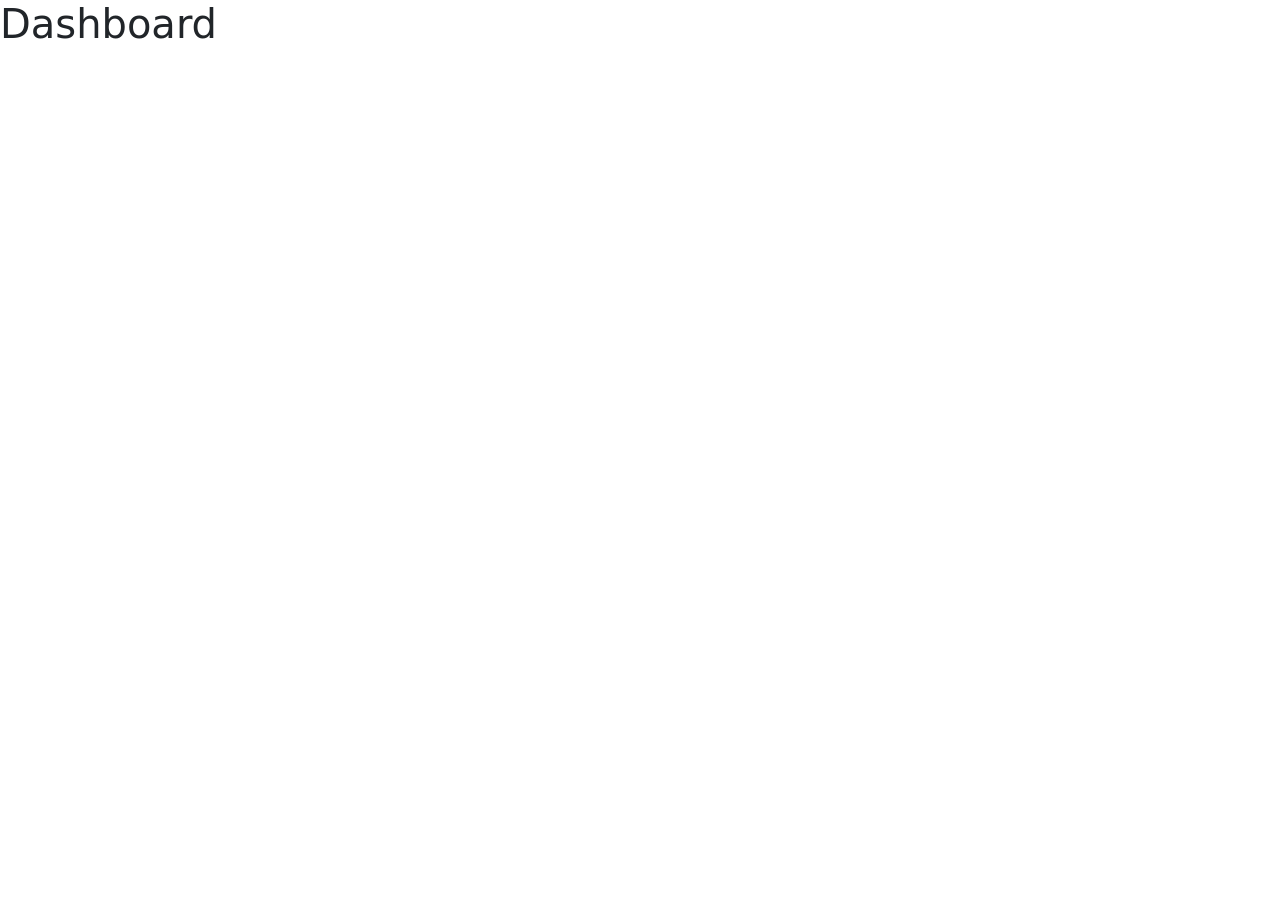
==== web/index.html @ 821baf44 "Crea la estructura inicial del proyecto Carpetas y archivos de la arquitectura SOA, helpers de respu" ====
<!DOCTYPE html>
<html lang="es">
<head>
    <meta charset="utf-8">
    <meta name="viewport" content="width=device-width, initial-scale=1">
    <title>Dashboard · Monitoreo de Red SOA</title>
    <link rel="stylesheet" href="vendor/bootstrap/css/bootstrap.min.css">
    <link rel="stylesheet" href="vendor/bootstrap-icons/bootstrap-icons.min.css">
    <link rel="stylesheet" href="css/tokens.css">
    <link rel="stylesheet" href="css/app.css">
</head>
<body>
    <h1>Dashboard</h1>

    <script src="vendor/bootstrap/js/bootstrap.bundle.min.js"></script>
    <script src="vendor/chart.js/chart.umd.min.js"></script>
    <script src="js/api.js"></script>
    <script src="js/index.js"></script>
</body>
</html>
---- web/css/tokens.css ----
/*
 * Tokens de diseño: colores, tipografía (@font-face de Inter), espaciados,
 * radios y sombras como variables CSS. Único archivo con valores hexadecimales.
 * Se implementa en la fase de diseño de la interfaz.
 */
---- web/css/app.css ----
/*
 * Estilos de los componentes de la interfaz y personalización de Bootstrap,
 * usando solo las variables de tokens.css.
 * Se implementa en la fase de diseño de la interfaz.
 */
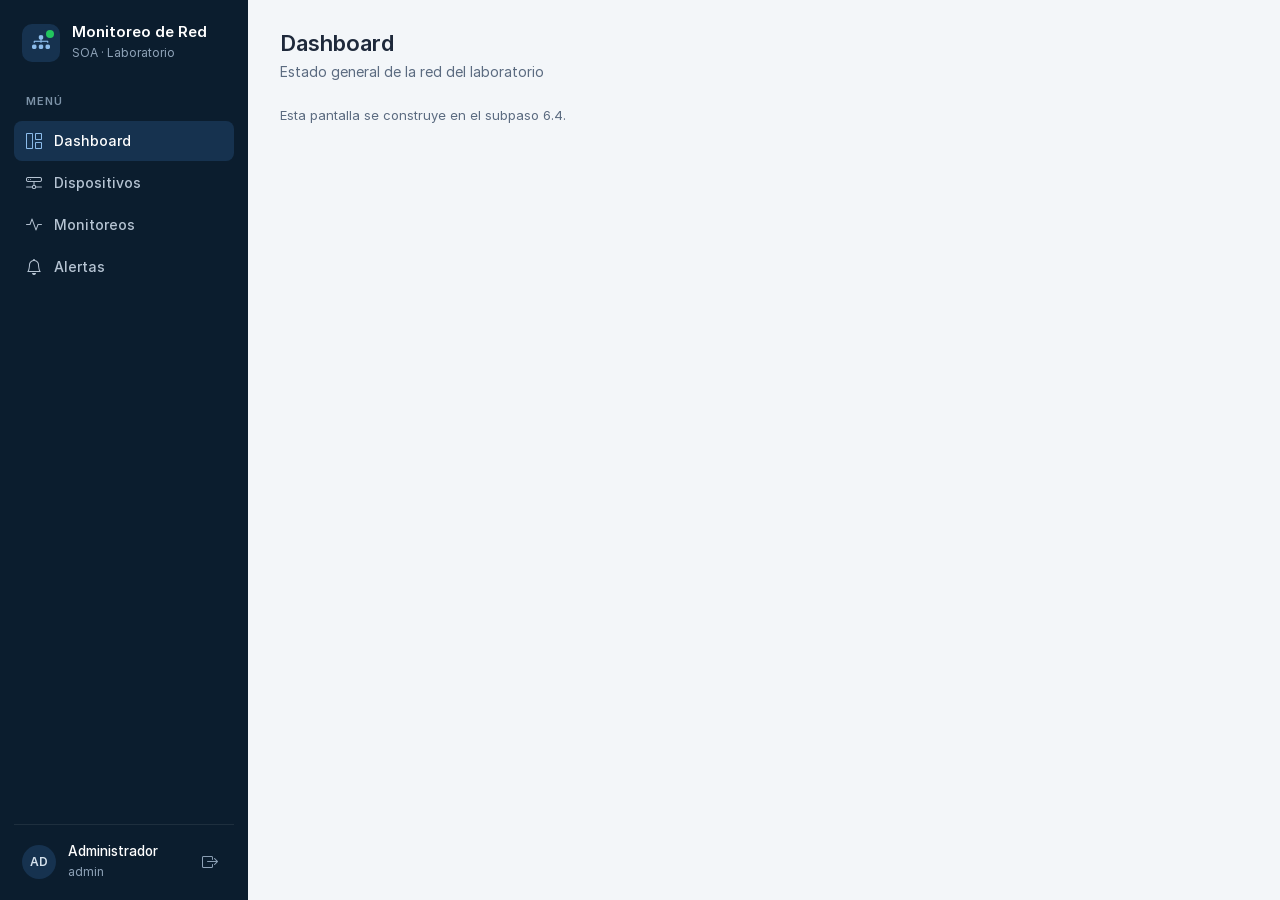
==== commit db2fac37: "Agrega la estructura común de las pantallas modulos/estructura.js genera la barra lateral (logo con " ====
--- a/web/index.html
+++ b/web/index.html
@@ -9,12 +9,25 @@
     <link rel="stylesheet" href="css/tokens.css">
     <link rel="stylesheet" href="css/app.css">
 </head>
-<body>
-    <h1>Dashboard</h1>
+<body data-pagina="index">
+<a class="saltar-contenido" href="#contenido">Saltar al contenido</a>
+<div class="app">
+    <aside class="barra-lateral" id="barra-lateral"></aside>
+    <header class="encabezado-movil" id="encabezado-movil"></header>
 
-    <script src="vendor/bootstrap/js/bootstrap.bundle.min.js"></script>
-    <script src="vendor/chart.js/chart.umd.min.js"></script>
-    <script src="js/api.js"></script>
-    <script src="js/index.js"></script>
+    <main class="contenido" id="contenido" tabindex="-1">
+        <div class="encabezado-pagina">
+            <div class="encabezado-pagina__textos">
+                <h1 class="encabezado-pagina__titulo">Dashboard</h1>
+                <p class="encabezado-pagina__subtitulo">Estado general de la red del laboratorio</p>
+            </div>
+        </div>
+        <p class="texto-secundario">Esta pantalla se construye en el subpaso 6.4.</p>
+    </main>
+</div>
+
+<script src="vendor/bootstrap/js/bootstrap.bundle.min.js"></script>
+<script src="vendor/chart.js/chart.umd.min.js"></script>
+<script type="module" src="js/index.js"></script>
 </body>
 </html>
--- a/web/css/tokens.css
+++ b/web/css/tokens.css
@@ -1,5 +1,234 @@
 /*
- * Tokens de diseño: colores, tipografía (@font-face de Inter), espaciados,
- * radios y sombras como variables CSS. Único archivo con valores hexadecimales.
- * Se implementa en la fase de diseño de la interfaz.
+ * Tokens de diseño del Sistema de Monitoreo de Red SOA.
+ * Fuente: docs/diseno/Monitoreo de Red SOA.dc.html (secciones 01–14) y la sección
+ * "Diseño de la interfaz" de CLAUDE.md.
+ *
+ * Es el ÚNICO archivo con valores de color (hexadecimales o rgb/rgba). El resto
+ * de los estilos usa var(--…). Los contrastes están documentados en CLAUDE.md.
  */
+
+/* ------------------------------------------------------------ Fuentes locales */
+
+@font-face {
+    font-family: 'Inter';
+    src: url('../vendor/inter/Inter-Regular.woff2') format('woff2');
+    font-weight: 400;
+    font-style: normal;
+    font-display: swap;
+}
+@font-face {
+    font-family: 'Inter';
+    src: url('../vendor/inter/Inter-Medium.woff2') format('woff2');
+    font-weight: 500;
+    font-style: normal;
+    font-display: swap;
+}
+@font-face {
+    font-family: 'Inter';
+    src: url('../vendor/inter/Inter-SemiBold.woff2') format('woff2');
+    font-weight: 600;
+    font-style: normal;
+    font-display: swap;
+}
+@font-face {
+    font-family: 'Inter';
+    src: url('../vendor/inter/Inter-Bold.woff2') format('woff2');
+    font-weight: 700;
+    font-style: normal;
+    font-display: swap;
+}
+@font-face {
+    font-family: 'JetBrains Mono';
+    src: url('../vendor/jetbrains-mono/JetBrainsMono-Regular.woff2') format('woff2');
+    font-weight: 400;
+    font-style: normal;
+    font-display: swap;
+}
+@font-face {
+    font-family: 'JetBrains Mono';
+    src: url('../vendor/jetbrains-mono/JetBrainsMono-Medium.woff2') format('woff2');
+    font-weight: 500;
+    font-style: normal;
+    font-display: swap;
+}
+@font-face {
+    font-family: 'JetBrains Mono';
+    src: url('../vendor/jetbrains-mono/JetBrainsMono-SemiBold.woff2') format('woff2');
+    font-weight: 600;
+    font-style: normal;
+    font-display: swap;
+}
+
+:root {
+    /* -------------------------------------------------------- Paleta base */
+    --color-base: #0B1D2E;              /* Barra lateral, login */
+    --color-base-2: #16324F;            /* Botón primario, ítem activo */
+    --color-texto: #1E293B;             /* Texto principal */
+    --color-texto-2: #5B6B80;           /* Texto secundario (AA sobre blanco y fondo) */
+    --color-marcador: #66778C;          /* Texto de ejemplo (placeholder) de los campos, 4.58:1 */
+    --color-peligro: #DC2626;           /* Botón Eliminar (texto blanco AA) */
+
+    /* -------------------------------------------------------- Estados */
+    /* El color puro es para el punto; el texto usa -texto (AA sobre -fondo o blanco). */
+    --color-activo: #22C55E;
+    --color-activo-texto: #15803D;
+    --color-activo-fondo: #F0FDF4;
+    --color-activo-borde: #DCFCE7;
+    --color-activo-halo: #F7FEF9;       /* Halo del ícono en el estado vacío */
+
+    --color-inactivo: #EF4444;
+    --color-inactivo-texto: #B91C1C;
+    --color-inactivo-fondo: #FEF2F2;
+    --color-inactivo-borde: #FECACA;
+
+    --color-alerta: #F59E0B;
+    --color-alerta-texto: #B45309;
+    --color-alerta-fondo: #FFFBEB;
+    --color-alerta-suave: #FEF3C7;      /* Contador de pestaña y borde */
+
+    --color-desconocido: #94A3B8;       /* Punto "Sin monitorear"; texto deshabilitado */
+    --color-desconocido-texto: #475569;
+    --color-desconocido-fondo: #F1F5F9;
+    --color-desconocido-halo: #F6F9FB;
+
+    /* -------------------------------------------------------- Superficies y bordes */
+    --color-fondo: #F3F6F9;             /* Área de contenido */
+    --color-superficie: #FFFFFF;        /* Tarjetas, modales */
+    --color-superficie-hover: #F8FAFC;  /* Hover de fila, encabezado de tabla, campo deshabilitado */
+    --color-borde: #E2E8F0;             /* Bordes y divisores */
+    --color-borde-suave: #EEF2F6;       /* Divisores internos y filas */
+    --color-borde-control: #CBD5E1;     /* Borde de botones secundarios y campos */
+    --color-icono-fondo: #EEF3F8;       /* Fondo del ícono de tarjetas y avatar */
+    --color-esqueleto: #E7ECF1;         /* Bloques del esqueleto de carga */
+    --color-boton-texto-hover: #EFF5FB; /* Hover del botón de texto */
+
+    /* -------------------------------------------------------- Barra lateral */
+    --color-base-texto: #B6C4D3;        /* Texto de los ítems */
+    --color-base-texto-2: #8FA3B8;      /* Subtítulos y usuario */
+    --color-base-texto-claro: #D5E1EC;  /* Iniciales del avatar, código sobre fondo oscuro */
+    --color-base-icono: #8CBCEB;        /* Íconos del ítem activo y del logo */
+    --color-base-etiqueta: #7D93A8;     /* Etiqueta "MENÚ" (5.38:1 sobre la base) */
+
+    /* -------------------------------------------------------- Acento */
+    /* Foco, enlaces, gráfica y el pulso del ping. */
+    --color-acento: #2F6FB0;
+    --color-acento-texto: #1E4F80;
+    --color-acento-fondo: #EFF6FF;
+    --color-acento-borde: #BFDBFE;
+    --color-acento-borde-fuerte: #93C5FD;
+    --color-acento-tenue: #F8FBFF;      /* Tarjeta del dispositivo que se está monitoreando */
+    --color-acento-fila: #FAFCFF;       /* Fila de tabla que se está monitoreando */
+
+    /* -------------------------------------------------------- Gráficas */
+    /* Una serie por dispositivo; todas llegan a 3:1 sobre blanco. */
+    --color-grafica-1: #16324F;
+    --color-grafica-2: #2F6FB0;
+    --color-grafica-3: #14958A;
+    --color-grafica-4: #5A92C9;
+
+    /* -------------------------------------------------------- Transparencias */
+    --color-fondo-modal: rgba(11, 29, 46, 0.5);         /* Fondo del modal, sin desenfoque */
+    --opacidad-fondo-modal: 0.5;
+    --color-foco-anillo: rgba(47, 111, 176, 0.25);      /* Anillo de foco de botones y acciones */
+    --color-foco-campo: rgba(47, 111, 176, 0.18);       /* Anillo de foco de campos */
+    --color-error-anillo: rgba(239, 68, 68, 0.12);      /* Anillo del campo con error */
+    --color-hover-barra: rgba(255, 255, 255, 0.06);     /* Hover de la barra lateral */
+    --color-borde-barra: rgba(255, 255, 255, 0.08);     /* Divisor del usuario en la barra lateral */
+    --color-borde-barra-fuerte: rgba(255, 255, 255, 0.14); /* Borde del botón Salir en el menú móvil */
+    --color-giro-pista-claro: rgba(255, 255, 255, 0.35); /* Pista del spinner sobre fondo oscuro */
+    --sombra-1: 0 1px 2px rgba(11, 29, 46, 0.05);       /* Tarjetas */
+    --sombra-2: 0 4px 12px -2px rgba(11, 29, 46, 0.10); /* Hover, menú desplegable */
+    --sombra-3: 0 20px 40px -8px rgba(11, 29, 46, 0.28); /* Modal */
+    --sombra-notificacion: 0 12px 28px -8px rgba(11, 29, 46, 0.18);
+    --sombra-menu-movil: 0 20px 40px -8px rgba(11, 29, 46, 0.4);
+
+    /* -------------------------------------------------------- Tipografía */
+    --fuente-interfaz: 'Inter', system-ui, sans-serif;
+    --fuente-mono: 'JetBrains Mono', ui-monospace, monospace;
+
+    /* Escala: tamaño / interlineado · peso · espaciado entre letras */
+    --texto-display-tamano: 28px;       /* Display · login: 28 / 36 · 600 · -1% */
+    --texto-display-alto: 36px;
+    --texto-display-espaciado: -0.01em;
+    --texto-titulo-pagina-tamano: 22px; /* Título de página: 22 / 30 · 600 */
+    --texto-titulo-pagina-alto: 30px;
+    --texto-titulo-tarjeta-tamano: 16px; /* Título de tarjeta: 16 / 24 · 600 */
+    --texto-titulo-tarjeta-alto: 24px;
+    --texto-indicador-tamano: 32px;     /* Indicador: 32 / 36 · 600 · tabular */
+    --texto-indicador-alto: 36px;
+    --texto-cuerpo-tamano: 14px;        /* Cuerpo: 14 / 20 · 400 */
+    --texto-cuerpo-alto: 20px;
+    --texto-secundario-tamano: 13px;    /* Secundario: 13 / 18 · 400 */
+    --texto-secundario-alto: 18px;
+    --texto-encabezado-tamano: 11px;    /* Encabezado de tabla: 11 / 16 · 600 · +6% */
+    --texto-encabezado-alto: 16px;
+    --texto-encabezado-espaciado: 0.06em;
+    --texto-mono-tamano: 13px;          /* Monoespaciada: 13 / 20 · 500 · cero con barra */
+    --texto-mono-alto: 20px;
+    --texto-pequeno-tamano: 12px;       /* Insignias, ayudas de campo */
+    --texto-seccion-tamano: 20px;       /* Encabezado de sección de la página de muestra */
+    --texto-seccion-alto: 28px;
+
+    /* -------------------------------------------------------- Medidas */
+    --radio-sm: 6px;                    /* Botón sm, ícono */
+    --radio: 8px;                       /* Botón, campo */
+    --radio-icono: 10px;                /* Ícono de tarjeta */
+    --radio-lg: 12px;                   /* Tarjeta, modal */
+    --radio-pastilla: 999px;            /* Badge, contador */
+
+    --alto-control: 38px;               /* Botón y campo */
+    --alto-control-sm: 32px;            /* Botón sm y acción de tabla */
+    --alto-fila: 56px;
+    --alto-encabezado-tabla: 40px;
+    --alto-item-navegacion: 40px;
+    --ancho-notificacion: 340px;
+    --ancho-barra-lateral: 248px;
+    --alto-encabezado-movil: 56px;
+    --ancho-modal: 420px;
+    --tamano-punto: 8px;
+    --tamano-punto-sm: 6px;
+
+    --duracion-pulso: 1.2s;             /* Anillo del punto mientras se hace el ping */
+    --duracion-esqueleto: 1.4s;         /* Opacidad 1 → .55 */
+    --duracion-giro: 0.7s;              /* Spinner */
+    --duracion-notificacion: 4.5s;      /* Tiempo visible de un toast (lo lee JavaScript) */
+
+    /* -------------------------------------------------------- Bootstrap (variables globales) */
+    /* Las variables de cada componente (--bs-btn-*, --bs-modal-*...) están en app.css. */
+    --bs-primary: var(--color-base-2);
+    --bs-primary-rgb: 22, 50, 79;
+    --bs-danger: var(--color-peligro);
+    --bs-danger-rgb: 220, 38, 38;
+    --bs-success: var(--color-activo);
+    --bs-success-rgb: 34, 197, 94;
+    --bs-warning: var(--color-alerta);
+    --bs-warning-rgb: 245, 158, 11;
+    --bs-body-font-family: var(--fuente-interfaz);
+    --bs-font-monospace: var(--fuente-mono);
+    --bs-body-font-size: var(--texto-cuerpo-tamano);
+    --bs-body-line-height: 1.4286;      /* 20 / 14 */
+    --bs-body-color: var(--color-texto);
+    --bs-body-color-rgb: 30, 41, 59;
+    --bs-body-bg: var(--color-fondo);
+    --bs-body-bg-rgb: 243, 246, 249;
+    --bs-emphasis-color: var(--color-texto);
+    --bs-secondary-color: var(--color-texto-2);
+    --bs-secondary-bg: var(--color-desconocido-fondo);
+    --bs-tertiary-bg: var(--color-superficie-hover);
+    --bs-border-color: var(--color-borde);
+    --bs-border-radius: var(--radio);
+    --bs-border-radius-sm: var(--radio-sm);
+    --bs-border-radius-lg: var(--radio-lg);
+    --bs-border-radius-pill: var(--radio-pastilla);
+    --bs-link-color: var(--color-acento);
+    --bs-link-color-rgb: 47, 111, 176;
+    --bs-link-hover-color: var(--color-base-2);
+    --bs-link-hover-color-rgb: 22, 50, 79;
+    --bs-focus-ring-color: var(--color-foco-anillo);
+    --bs-focus-ring-width: 3px;
+    --bs-form-invalid-color: var(--color-inactivo-texto);
+    --bs-form-invalid-border-color: var(--color-inactivo);
+    --bs-box-shadow-sm: var(--sombra-1);
+    --bs-box-shadow: var(--sombra-2);
+    --bs-box-shadow-lg: var(--sombra-3);
+}
--- a/web/css/app.css
+++ b/web/css/app.css
@@ -1,5 +1,1784 @@
 /*
- * Estilos de los componentes de la interfaz y personalización de Bootstrap,
- * usando solo las variables de tokens.css.
- * Se implementa en la fase de diseño de la interfaz.
+ * Componentes de la interfaz y personalización de Bootstrap 5.3 (sin Sass).
+ * Fuente: docs/diseno/Monitoreo de Red SOA.dc.html, secciones 01–14.
+ *
+ * Solo usa var(--…) de tokens.css: aquí no hay colores escritos.
+ * Los estados hover y foco de los componentes propios se definen con variables
+ * (--accion-*, --nav-*...) para que web/css/componentes.css pueda mostrarlos quietos.
+ *
+ * Foco: botones, acciones de tabla y navegación usan :focus-visible (el anillo
+ * aparece con el teclado, no al hacer clic). Los campos muestran el foco siempre.
  */
+
+/* ============================================================ Base */
+
+body {
+    font-family: var(--fuente-interfaz);
+    font-size: var(--texto-cuerpo-tamano);
+    line-height: var(--texto-cuerpo-alto);
+    color: var(--color-texto);
+    background-color: var(--color-fondo);
+    -webkit-font-smoothing: antialiased;
+    -moz-osx-font-smoothing: grayscale;
+}
+
+a {
+    color: var(--color-acento);
+    text-decoration: none;
+}
+
+a:hover {
+    color: var(--color-base-2);
+    text-decoration: underline;
+}
+
+a:focus-visible {
+    outline: 0;
+    border-radius: var(--radio-sm);
+    box-shadow: 0 0 0 3px var(--color-foco-anillo);
+}
+
+/* ============================================================ Tipografía */
+
+.texto-display {
+    font-size: var(--texto-display-tamano);
+    line-height: var(--texto-display-alto);
+    font-weight: 600;
+    letter-spacing: var(--texto-display-espaciado);
+}
+
+.texto-titulo-pagina {
+    font-size: var(--texto-titulo-pagina-tamano);
+    line-height: var(--texto-titulo-pagina-alto);
+    font-weight: 600;
+}
+
+.texto-titulo-tarjeta {
+    font-size: var(--texto-titulo-tarjeta-tamano);
+    line-height: var(--texto-titulo-tarjeta-alto);
+    font-weight: 600;
+}
+
+.texto-indicador {
+    font-size: var(--texto-indicador-tamano);
+    line-height: var(--texto-indicador-alto);
+    font-weight: 600;
+    font-variant-numeric: tabular-nums;
+}
+
+.texto-cuerpo {
+    font-size: var(--texto-cuerpo-tamano);
+    line-height: var(--texto-cuerpo-alto);
+}
+
+.texto-secundario {
+    font-size: var(--texto-secundario-tamano);
+    line-height: var(--texto-secundario-alto);
+    color: var(--color-texto-2);
+}
+
+.texto-encabezado-tabla {
+    font-size: var(--texto-encabezado-tamano);
+    line-height: var(--texto-encabezado-alto);
+    font-weight: 600;
+    letter-spacing: var(--texto-encabezado-espaciado);
+    text-transform: uppercase;
+    color: var(--color-texto-2);
+}
+
+/* IPs, horas y tiempos: JetBrains Mono con cero con barra. */
+.mono {
+    font-family: var(--fuente-mono);
+    font-variant-numeric: slashed-zero;
+}
+
+.texto-mono {
+    font-family: var(--fuente-mono);
+    font-variant-numeric: slashed-zero;
+    font-size: var(--texto-mono-tamano);
+    line-height: var(--texto-mono-alto);
+    font-weight: 500;
+}
+
+/* ============================================================ Tarjeta (Bootstrap .card) */
+
+.card {
+    --bs-card-bg: var(--color-superficie);
+    --bs-card-color: var(--color-texto);
+    --bs-card-border-color: var(--color-borde);
+    --bs-card-border-radius: var(--radio-lg);
+    --bs-card-inner-border-radius: calc(var(--radio-lg) - 1px);
+    --bs-card-spacer-y: 24px;
+    --bs-card-spacer-x: 24px;
+    --bs-card-cap-bg: var(--color-superficie-hover);
+    box-shadow: var(--sombra-1);
+}
+
+/* ============================================================ Botones (Bootstrap .btn) */
+
+.btn {
+    --bs-btn-padding-x: 16px;
+    --bs-btn-padding-y: 0;
+    --bs-btn-font-size: var(--texto-cuerpo-tamano);
+    --bs-btn-font-weight: 500;
+    --bs-btn-line-height: var(--texto-cuerpo-alto);
+    --bs-btn-border-radius: var(--radio);
+    --bs-btn-disabled-opacity: 0.4;
+    --bs-btn-focus-box-shadow: 0 0 0 2px var(--color-superficie), 0 0 0 4px var(--color-acento);
+    --btn-foco-borde: var(--bs-btn-border-color);
+    display: inline-flex;
+    align-items: center;
+    justify-content: center;
+    gap: 8px;
+    height: var(--alto-control);
+    white-space: nowrap;
+    transition: background-color 0.15s ease, border-color 0.15s ease, color 0.15s ease, box-shadow 0.15s ease;
+}
+
+/* Bootstrap aplica los colores de hover al foco; el diseño conserva los de reposo y agrega el anillo. */
+.btn:focus-visible {
+    color: var(--bs-btn-color);
+    background-color: var(--bs-btn-bg);
+    border-color: var(--btn-foco-borde);
+    box-shadow: var(--bs-btn-focus-box-shadow);
+}
+
+.btn[aria-busy="true"] {
+    cursor: progress;
+}
+
+.btn-sm {
+    --bs-btn-padding-x: 12px;
+    --bs-btn-font-size: var(--texto-secundario-tamano);
+    --bs-btn-border-radius: var(--radio-sm);
+    gap: 6px;
+    height: var(--alto-control-sm);
+}
+
+/* Primario: azul marino. */
+.btn-primary {
+    --bs-btn-color: var(--color-superficie);
+    --bs-btn-bg: var(--color-base-2);
+    --bs-btn-border-color: var(--color-base-2);
+    --bs-btn-hover-color: var(--color-superficie);
+    --bs-btn-hover-bg: var(--color-base);
+    --bs-btn-hover-border-color: var(--color-base);
+    --bs-btn-active-color: var(--color-superficie);
+    --bs-btn-active-bg: var(--color-base);
+    --bs-btn-active-border-color: var(--color-base);
+    --bs-btn-disabled-color: var(--color-superficie);
+    --bs-btn-disabled-bg: var(--color-base-2);
+    --bs-btn-disabled-border-color: var(--color-base-2);
+}
+
+/* Secundario: blanco con borde (reemplaza al gris de Bootstrap). */
+.btn-secondary {
+    --bs-btn-color: var(--color-texto);
+    --bs-btn-bg: var(--color-superficie);
+    --bs-btn-border-color: var(--color-borde-control);
+    --bs-btn-hover-color: var(--color-texto);
+    --bs-btn-hover-bg: var(--color-fondo);
+    --bs-btn-hover-border-color: var(--color-desconocido);
+    --bs-btn-active-color: var(--color-texto);
+    --bs-btn-active-bg: var(--color-fondo);
+    --bs-btn-active-border-color: var(--color-desconocido);
+    --bs-btn-disabled-color: var(--color-desconocido);
+    --bs-btn-disabled-bg: var(--color-superficie-hover);
+    --bs-btn-disabled-border-color: var(--color-borde);
+    --bs-btn-disabled-opacity: 1;
+    --bs-btn-focus-box-shadow: 0 0 0 3px var(--color-foco-anillo);
+    --btn-foco-borde: var(--color-acento);
+}
+
+/* Peligro: Eliminar. */
+.btn-danger {
+    --bs-btn-color: var(--color-superficie);
+    --bs-btn-bg: var(--color-peligro);
+    --bs-btn-border-color: var(--color-peligro);
+    --bs-btn-hover-color: var(--color-superficie);
+    --bs-btn-hover-bg: var(--color-inactivo-texto);
+    --bs-btn-hover-border-color: var(--color-inactivo-texto);
+    --bs-btn-active-color: var(--color-superficie);
+    --bs-btn-active-bg: var(--color-inactivo-texto);
+    --bs-btn-active-border-color: var(--color-inactivo-texto);
+    --bs-btn-disabled-color: var(--color-superficie);
+    --bs-btn-disabled-bg: var(--color-peligro);
+    --bs-btn-disabled-border-color: var(--color-peligro);
+    --bs-btn-focus-box-shadow: 0 0 0 2px var(--color-superficie), 0 0 0 4px var(--color-peligro);
+}
+
+/* Texto: "Ver todas →". */
+.btn-link {
+    --bs-btn-padding-x: 12px;
+    --bs-btn-color: var(--color-acento);
+    --bs-btn-bg: transparent;
+    --bs-btn-border-color: transparent;
+    --bs-btn-hover-color: var(--color-base-2);
+    --bs-btn-hover-bg: var(--color-boton-texto-hover);
+    --bs-btn-hover-border-color: transparent;
+    --bs-btn-active-color: var(--color-base-2);
+    --bs-btn-active-bg: var(--color-boton-texto-hover);
+    --bs-btn-active-border-color: transparent;
+    --bs-btn-disabled-color: var(--color-desconocido);
+    --bs-btn-disabled-opacity: 1;
+    --bs-btn-focus-box-shadow: 0 0 0 3px var(--color-foco-anillo);
+    gap: 6px;
+    text-decoration: none;
+}
+
+.btn-link:hover,
+.btn-link:focus-visible {
+    text-decoration: none;
+}
+
+/* Filtro segmentado (btn-group con radios .btn-check). */
+.filtro-segmentado {
+    display: flex;
+    width: 100%;
+    height: var(--alto-control);
+    border: 1px solid var(--color-borde-control);
+    border-radius: var(--radio);
+    overflow: hidden;
+}
+
+.filtro-segmentado > .btn {
+    --bs-btn-padding-x: 12px;
+    --bs-btn-font-size: var(--texto-secundario-tamano);
+    --bs-btn-color: var(--color-desconocido-texto);
+    --bs-btn-bg: var(--color-superficie);
+    --bs-btn-border-color: transparent;
+    --bs-btn-border-radius: 0;
+    --bs-btn-hover-color: var(--color-texto);
+    --bs-btn-hover-bg: var(--color-superficie-hover);
+    --bs-btn-hover-border-color: transparent;
+    --bs-btn-active-color: var(--color-superficie);
+    --bs-btn-active-bg: var(--color-base-2);
+    --bs-btn-active-border-color: transparent;
+    --bs-btn-focus-box-shadow: inset 0 0 0 2px var(--color-acento);
+    flex: 1;
+    height: 100%;
+    border: 0;
+    border-left: 1px solid var(--color-borde-control);
+}
+
+.filtro-segmentado > .btn:first-of-type {
+    border-left: 0;
+}
+
+.filtro-segmentado > .btn-check:checked + .btn {
+    color: var(--bs-btn-active-color);
+    background-color: var(--bs-btn-active-bg);
+}
+
+.filtro-segmentado > .btn-check:focus-visible + .btn {
+    box-shadow: var(--bs-btn-focus-box-shadow);
+}
+
+.filtro-segmentado > .btn--ancho {
+    flex: 1.4;
+}
+
+/* ============================================================ Spinner (girador) */
+
+.girador {
+    --girador-color: var(--color-superficie);
+    --girador-pista: var(--color-giro-pista-claro);
+    display: inline-block;
+    flex: none;
+    width: 14px;
+    height: 14px;
+    box-sizing: border-box;
+    border: 2px solid var(--girador-pista);
+    border-top-color: var(--girador-color);
+    border-radius: 50%;
+    animation: girar var(--duracion-giro) linear infinite;
+}
+
+.girador--oscuro {
+    --girador-color: var(--color-texto);
+    --girador-pista: var(--color-borde-control);
+}
+
+.girador--acento {
+    --girador-color: var(--color-acento);
+    --girador-pista: var(--color-acento-borde);
+}
+
+@keyframes girar {
+    to {
+        transform: rotate(360deg);
+    }
+}
+
+/* ============================================================ Acción de tabla */
+
+.btn-accion {
+    --accion-borde: var(--color-borde);
+    --accion-fondo: var(--color-superficie);
+    --accion-color: var(--color-desconocido-texto);
+    --accion-hover-borde: var(--color-borde-control);
+    --accion-hover-fondo: var(--color-fondo);
+    --accion-hover-color: var(--color-texto);
+    display: inline-grid;
+    place-items: center;
+    flex: none;
+    width: var(--alto-control-sm);
+    height: var(--alto-control-sm);
+    padding: 0;
+    font-size: 14px;
+    color: var(--accion-color);
+    background-color: var(--accion-fondo);
+    border: 1px solid var(--accion-borde);
+    border-radius: var(--radio);
+    cursor: pointer;
+    transition: background-color 0.15s ease, border-color 0.15s ease, color 0.15s ease;
+}
+
+.btn-accion:hover {
+    color: var(--accion-hover-color);
+    background-color: var(--accion-hover-fondo);
+    border-color: var(--accion-hover-borde);
+}
+
+.btn-accion--peligro {
+    --accion-hover-borde: var(--color-inactivo-borde);
+    --accion-hover-fondo: var(--color-inactivo-fondo);
+    --accion-hover-color: var(--color-peligro);
+}
+
+.btn-accion:focus-visible {
+    outline: 0;
+    color: var(--color-texto);
+    border-color: var(--color-acento);
+    box-shadow: 0 0 0 3px var(--color-foco-anillo);
+}
+
+.btn-accion:disabled,
+.btn-accion[aria-disabled="true"] {
+    color: var(--color-borde-control);
+    background-color: var(--color-superficie);
+    border-color: var(--color-borde-suave);
+    cursor: not-allowed;
+}
+
+.btn-accion--cargando,
+.btn-accion--cargando:disabled {
+    background-color: var(--color-acento-fondo);
+    border-color: var(--color-acento-borde);
+    cursor: progress;
+}
+
+/* En la fila con el cursor encima, la acción principal (Monitorear) se resalta. */
+.table-hover > tbody > tr:hover .btn-accion--principal:not(:disabled) {
+    color: var(--color-texto);
+    border-color: var(--color-borde-control);
+}
+
+/* ============================================================ Estado: punto, insignia y contador */
+
+.punto-estado {
+    --punto-color: var(--color-desconocido);
+    position: relative;
+    display: inline-block;
+    flex: none;
+    width: var(--tamano-punto);
+    height: var(--tamano-punto);
+    border-radius: 50%;
+    background-color: var(--punto-color);
+}
+
+.punto-estado--sm {
+    width: var(--tamano-punto-sm);
+    height: var(--tamano-punto-sm);
+}
+
+.punto-estado--activo { --punto-color: var(--color-activo); }
+.punto-estado--inactivo { --punto-color: var(--color-inactivo); }
+.punto-estado--alerta { --punto-color: var(--color-alerta); }
+.punto-estado--desconocido { --punto-color: var(--color-desconocido); }
+.punto-estado--monitoreando { --punto-color: var(--color-acento); }
+
+/* Mientras se hace el ping, el punto emite un anillo que se expande. */
+.punto-estado--pulso::after {
+    content: '';
+    position: absolute;
+    inset: 0;
+    border-radius: 50%;
+    background-color: var(--punto-color);
+    animation: pulso-estado var(--duracion-pulso) ease-out infinite;
+}
+
+@keyframes pulso-estado {
+    0% {
+        transform: scale(1);
+        opacity: 0.55;
+    }
+    100% {
+        transform: scale(2.8);
+        opacity: 0;
+    }
+}
+
+/* Badge: punto + texto, siempre. */
+.insignia-estado {
+    --insignia-fondo: var(--color-desconocido-fondo);
+    --insignia-texto: var(--color-desconocido-texto);
+    display: inline-flex;
+    align-items: center;
+    gap: 6px;
+    padding: 3px 10px 3px 8px;
+    font-size: var(--texto-pequeno-tamano);
+    line-height: 18px;
+    font-weight: 500;
+    white-space: nowrap;
+    color: var(--insignia-texto);
+    background-color: var(--insignia-fondo);
+    border-radius: var(--radio-pastilla);
+}
+
+.insignia-estado--activo {
+    --insignia-fondo: var(--color-activo-fondo);
+    --insignia-texto: var(--color-activo-texto);
+}
+
+.insignia-estado--inactivo {
+    --insignia-fondo: var(--color-inactivo-fondo);
+    --insignia-texto: var(--color-inactivo-texto);
+}
+
+.insignia-estado--monitoreando {
+    --insignia-fondo: var(--color-acento-fondo);
+    --insignia-texto: var(--color-acento-texto);
+}
+
+.insignia-estado--pendiente {
+    --insignia-fondo: var(--color-alerta-fondo);
+    --insignia-texto: var(--color-alerta-texto);
+}
+
+.insignia-estado--atendida {
+    gap: 5px;
+}
+
+.insignia-estado--sin-respuesta {
+    --insignia-fondo: transparent;
+    --insignia-texto: var(--color-inactivo-texto);
+    padding: 2px 8px;
+    border: 1px solid var(--color-inactivo-borde);
+    border-radius: var(--radio-sm);
+}
+
+/* Punto compacto (tablas, listas). */
+.estado-compacto {
+    --estado-color: var(--color-desconocido-texto);
+    display: inline-flex;
+    align-items: center;
+    gap: 8px;
+    font-size: var(--texto-secundario-tamano);
+    font-weight: 500;
+    color: var(--estado-color);
+}
+
+.estado-compacto--activo { --estado-color: var(--color-activo-texto); }
+.estado-compacto--inactivo { --estado-color: var(--color-inactivo-texto); }
+
+/* Contador (alertas pendientes). */
+.contador {
+    display: inline-grid;
+    place-items: center;
+    min-width: 20px;
+    height: 20px;
+    padding: 0 6px;
+    font-size: var(--texto-encabezado-tamano);
+    line-height: 1;
+    font-weight: 700;
+    color: var(--color-base);
+    background-color: var(--color-alerta);
+    border-radius: var(--radio-pastilla);
+}
+
+.contador--suave {
+    color: var(--color-alerta-texto);
+    background-color: var(--color-alerta-suave);
+}
+
+.contador--neutro {
+    color: var(--color-desconocido-texto);
+    background-color: var(--color-desconocido-fondo);
+}
+
+/* ============================================================ Navegación lateral */
+
+.nav-lateral {
+    display: flex;
+    flex-direction: column;
+    gap: 4px;
+    padding: 16px 12px;
+    background-color: var(--color-base);
+}
+
+.nav-lateral__titulo {
+    padding: 0 12px 8px;
+    font-size: var(--texto-encabezado-tamano);
+    font-weight: 600;
+    letter-spacing: 0.08em;
+    color: var(--color-base-etiqueta);
+}
+
+.nav-lateral__enlace {
+    --nav-color: var(--color-base-texto);
+    --nav-fondo: transparent;
+    --nav-icono: currentColor;
+    display: flex;
+    align-items: center;
+    gap: 12px;
+    height: var(--alto-item-navegacion);
+    padding: 0 12px;
+    font-size: var(--texto-cuerpo-tamano);
+    font-weight: 500;
+    color: var(--nav-color);
+    background-color: var(--nav-fondo);
+    border-radius: var(--radio);
+    text-decoration: none;
+    transition: background-color 0.15s ease, color 0.15s ease;
+}
+
+.nav-lateral__enlace > .bi {
+    font-size: 16px;
+    color: var(--nav-icono);
+}
+
+.nav-lateral__enlace > .contador {
+    margin-left: auto;
+}
+
+.nav-lateral__enlace:hover {
+    --nav-color: var(--color-superficie);
+    --nav-fondo: var(--color-hover-barra);
+    color: var(--nav-color);
+    text-decoration: none;
+}
+
+.nav-lateral__enlace.active,
+.nav-lateral__enlace[aria-current="page"] {
+    --nav-color: var(--color-superficie);
+    --nav-fondo: var(--color-base-2);
+    --nav-icono: var(--color-base-icono);
+}
+
+.nav-lateral__enlace:focus-visible {
+    outline: 0;
+    box-shadow: inset 0 0 0 2px var(--color-base-icono);
+}
+
+/* ============================================================ Estructura de la aplicación */
+
+.saltar-contenido {
+    position: absolute;
+    top: 8px;
+    left: 8px;
+    z-index: 1100;
+    padding: 8px 12px;
+    font-weight: 500;
+    color: var(--color-superficie);
+    background-color: var(--color-base-2);
+    border-radius: var(--radio);
+    transform: translateY(-200%);
+}
+
+.saltar-contenido:focus {
+    color: var(--color-superficie);
+    transform: none;
+}
+
+.app {
+    display: flex;
+    min-height: 100vh;
+}
+
+.contenido {
+    display: flex;
+    flex: 1;
+    flex-direction: column;
+    gap: 24px;
+    min-width: 0;
+    padding: 28px 32px 40px;
+}
+
+.contenido:focus {
+    outline: 0;
+}
+
+/* Barra lateral (escritorio). */
+.barra-lateral {
+    position: sticky;
+    top: 0;
+    display: flex;
+    flex: none;
+    flex-direction: column;
+    gap: 28px;
+    width: var(--ancho-barra-lateral);
+    height: 100vh;
+    padding: 22px 14px 18px;
+    overflow-y: auto;
+    background-color: var(--color-base);
+}
+
+.barra-lateral .nav-lateral {
+    gap: 2px;
+    padding: 0;
+    background: none;
+}
+
+.marca {
+    display: flex;
+    align-items: center;
+    gap: 12px;
+    padding: 0 8px;
+}
+
+.marca__logo {
+    position: relative;
+    display: grid;
+    place-items: center;
+    flex: none;
+    width: 38px;
+    height: 38px;
+    font-size: 18px;
+    color: var(--color-base-icono);
+    background-color: var(--color-base-2);
+    border-radius: var(--radio-icono);
+}
+
+/* El punto verde del logo. */
+.marca__logo::after {
+    content: '';
+    position: absolute;
+    top: 6px;
+    right: 6px;
+    width: 8px;
+    height: 8px;
+    background-color: var(--color-activo);
+    border-radius: 50%;
+    box-shadow: 0 0 0 2px var(--color-base-2);
+}
+
+.marca__texto {
+    display: flex;
+    flex-direction: column;
+    gap: 1px;
+}
+
+.marca__titulo {
+    font-size: 15px;
+    line-height: 20px;
+    font-weight: 600;
+    color: var(--color-superficie);
+}
+
+.marca__subtitulo {
+    font-size: var(--texto-pequeno-tamano);
+    color: var(--color-base-texto-2);
+}
+
+.usuario-barra {
+    display: flex;
+    align-items: center;
+    gap: 12px;
+    margin-top: auto;
+    padding: 16px 8px 0;
+    border-top: 1px solid var(--color-borde-barra);
+}
+
+.avatar {
+    display: grid;
+    place-items: center;
+    flex: none;
+    width: 34px;
+    height: 34px;
+    font-size: var(--texto-pequeno-tamano);
+    font-weight: 600;
+    color: var(--color-base-texto-claro);
+    background-color: var(--color-base-2);
+    border-radius: 50%;
+}
+
+.usuario-barra__datos {
+    display: flex;
+    flex: 1;
+    flex-direction: column;
+    gap: 1px;
+    min-width: 0;
+}
+
+.usuario-barra__nombre {
+    font-size: 13.5px;
+    font-weight: 500;
+    color: var(--color-superficie);
+}
+
+.usuario-barra__rol {
+    font-size: var(--texto-pequeno-tamano);
+    color: var(--color-base-texto-2);
+}
+
+.usuario-barra__salir {
+    display: grid;
+    place-items: center;
+    flex: none;
+    width: 32px;
+    height: 32px;
+    padding: 0;
+    font-size: 16px;
+    color: var(--color-base-texto-2);
+    background: none;
+    border: 0;
+    border-radius: var(--radio);
+    cursor: pointer;
+}
+
+.usuario-barra__salir:hover {
+    color: var(--color-superficie);
+    background-color: var(--color-hover-barra);
+}
+
+.usuario-barra__salir:focus-visible,
+.encabezado-movil__boton:focus-visible,
+.menu-movil__salir:focus-visible {
+    outline: 0;
+    box-shadow: inset 0 0 0 2px var(--color-base-icono);
+}
+
+/* Encabezado y menú del celular. */
+.encabezado-movil {
+    position: sticky;
+    top: 0;
+    z-index: 1030;
+    display: none;
+    align-items: center;
+    gap: 8px;
+    height: var(--alto-encabezado-movil);
+    padding: 0 8px 0 6px;
+    background-color: var(--color-base);
+}
+
+.encabezado-movil__boton {
+    position: relative;
+    display: grid;
+    place-items: center;
+    flex: none;
+    width: 44px;
+    height: 44px;
+    padding: 0;
+    font-size: 22px;
+    color: var(--color-superficie);
+    background: none;
+    border: 0;
+    border-radius: var(--radio);
+    cursor: pointer;
+}
+
+a.encabezado-movil__boton {
+    font-size: 19px;
+    color: var(--color-base-texto);
+}
+
+a.encabezado-movil__boton:hover {
+    color: var(--color-superficie);
+}
+
+.encabezado-movil .marca__logo {
+    width: 28px;
+    height: 28px;
+    font-size: 13px;
+    border-radius: var(--radio);
+}
+
+.encabezado-movil .marca__logo::after {
+    top: 4px;
+    right: 4px;
+    width: 6px;
+    height: 6px;
+    box-shadow: 0 0 0 1.5px var(--color-base-2);
+}
+
+.encabezado-movil__titulo {
+    flex: 1;
+    min-width: 0;
+    overflow: hidden;
+    font-size: 15px;
+    font-weight: 600;
+    color: var(--color-superficie);
+    text-overflow: ellipsis;
+    white-space: nowrap;
+}
+
+.contador--mini {
+    position: absolute;
+    top: 8px;
+    right: 7px;
+    min-width: 16px;
+    height: 16px;
+    padding: 0 4px;
+    font-size: 10px;
+}
+
+.menu-movil__fondo {
+    position: fixed;
+    inset: var(--alto-encabezado-movil) 0 0 0;
+    z-index: 1028;
+    background-color: var(--color-fondo-modal);
+}
+
+.menu-movil {
+    position: fixed;
+    top: var(--alto-encabezado-movil);
+    right: 0;
+    left: 0;
+    z-index: 1029;
+    display: flex;
+    flex-direction: column;
+    gap: 2px;
+    padding: 8px 12px 16px;
+    background-color: var(--color-base);
+    border-radius: 0 0 16px 16px;
+    box-shadow: var(--sombra-menu-movil);
+}
+
+.menu-movil[hidden],
+.menu-movil__fondo[hidden] {
+    display: none;
+}
+
+.menu-movil__nav {
+    display: flex;
+    flex-direction: column;
+    gap: 2px;
+}
+
+.menu-movil .nav-lateral__enlace {
+    gap: 14px;
+    height: 48px;
+    padding: 0 14px;
+    font-size: 15px;
+    border-radius: var(--radio-icono);
+}
+
+.menu-movil .nav-lateral__enlace > .bi {
+    font-size: 17px;
+}
+
+.menu-movil .nav-lateral__enlace > .contador {
+    min-width: 22px;
+    height: 22px;
+    padding: 0 7px;
+}
+
+.menu-movil__usuario {
+    display: flex;
+    align-items: center;
+    gap: 12px;
+    margin-top: 10px;
+    padding: 14px 6px 0;
+    border-top: 1px solid var(--color-borde-barra);
+}
+
+.menu-movil__usuario .usuario-barra__nombre {
+    font-size: var(--texto-cuerpo-tamano);
+}
+
+.menu-movil__salir {
+    display: inline-flex;
+    align-items: center;
+    gap: 8px;
+    height: 40px;
+    padding: 0 12px;
+    font-size: var(--texto-secundario-tamano);
+    font-weight: 500;
+    color: var(--color-base-texto-claro);
+    background: none;
+    border: 1px solid var(--color-borde-barra-fuerte);
+    border-radius: var(--radio);
+    cursor: pointer;
+}
+
+/* Encabezado de página: título, subtítulo, "Última comprobación" y acciones. */
+.encabezado-pagina {
+    display: flex;
+    flex-wrap: wrap;
+    justify-content: space-between;
+    align-items: flex-end;
+    gap: 16px 24px;
+}
+
+.encabezado-pagina__textos {
+    display: flex;
+    flex-direction: column;
+    gap: 4px;
+    min-width: 0;
+}
+
+.encabezado-pagina__titulo {
+    margin: 0;
+    font-size: var(--texto-titulo-pagina-tamano);
+    line-height: var(--texto-titulo-pagina-alto);
+    font-weight: 600;
+}
+
+.encabezado-pagina__subtitulo {
+    margin: 0;
+    font-size: var(--texto-cuerpo-tamano);
+    color: var(--color-texto-2);
+}
+
+.encabezado-pagina__lado {
+    display: flex;
+    flex-wrap: wrap;
+    align-items: center;
+    gap: 12px 20px;
+}
+
+.encabezado-pagina__acciones {
+    display: flex;
+    flex-wrap: wrap;
+    gap: 12px;
+}
+
+.ultima-comprobacion {
+    display: flex;
+    flex-direction: column;
+    align-items: flex-end;
+    gap: 2px;
+}
+
+.ultima-comprobacion__etiqueta {
+    display: inline-flex;
+    align-items: center;
+    gap: 6px;
+    font-size: var(--texto-pequeno-tamano);
+    color: var(--color-texto-2);
+}
+
+.ultima-comprobacion__valor {
+    font-family: var(--fuente-mono);
+    font-variant-numeric: slashed-zero;
+    font-size: var(--texto-mono-tamano);
+    font-weight: 500;
+}
+
+@media (max-width: 991.98px) {
+    .app {
+        flex-direction: column;
+    }
+
+    .barra-lateral {
+        display: none;
+    }
+
+    .encabezado-movil {
+        display: flex;
+    }
+
+    .contenido {
+        gap: 16px;
+        padding: 20px 16px 32px;
+    }
+}
+
+@media (max-width: 575.98px) {
+    .encabezado-pagina__lado,
+    .encabezado-pagina__acciones {
+        width: 100%;
+    }
+
+    .ultima-comprobacion {
+        flex-direction: row;
+        align-items: center;
+        gap: 6px;
+    }
+
+    .ultima-comprobacion__etiqueta {
+        font-size: 12.5px;
+    }
+
+    .encabezado-pagina__acciones > .btn {
+        flex: 1;
+        height: 44px;
+        font-size: 15px;
+    }
+}
+
+/* ============================================================ Pestañas (Bootstrap .nav-underline) */
+
+.nav-underline {
+    --bs-nav-underline-gap: 24px;
+    --bs-nav-underline-border-width: 2px;
+    --bs-nav-underline-link-active-color: var(--color-texto);
+    --bs-nav-link-padding-x: 2px;
+    --bs-nav-link-padding-y: 12px;
+    --bs-nav-link-font-size: var(--texto-cuerpo-tamano);
+    --bs-nav-link-font-weight: 500;
+    --bs-nav-link-color: var(--color-texto-2);
+    --bs-nav-link-hover-color: var(--color-texto);
+    border-bottom: 1px solid var(--color-borde);
+}
+
+.nav-underline .nav-link {
+    display: inline-flex;
+    align-items: center;
+    gap: 8px;
+    margin-bottom: -1px;
+    line-height: var(--texto-cuerpo-alto);
+}
+
+.nav-underline .nav-link:hover,
+.nav-underline .nav-link:focus {
+    border-bottom-color: transparent;
+}
+
+.nav-underline .nav-link.active,
+.nav-underline .show > .nav-link {
+    font-weight: 600;
+    border-bottom-color: var(--color-base-2);
+}
+
+.nav-underline .nav-link:focus-visible {
+    outline: 0;
+    border-radius: var(--radio-sm);
+    box-shadow: 0 0 0 3px var(--color-foco-anillo);
+}
+
+/* ============================================================ Progreso de "Monitorear todos" */
+
+.progreso-monitoreo {
+    display: flex;
+    flex-direction: column;
+    gap: 12px;
+    padding: 16px 20px;
+    background-color: var(--color-superficie);
+    border: 1px solid var(--color-borde);
+    border-radius: var(--radio-lg);
+}
+
+.progreso-monitoreo__cabecera {
+    display: flex;
+    justify-content: space-between;
+    align-items: center;
+    gap: 12px;
+}
+
+.progreso-monitoreo__actual {
+    display: inline-flex;
+    align-items: center;
+    flex-wrap: wrap;
+    gap: 10px;
+    font-size: var(--texto-secundario-tamano);
+    font-weight: 500;
+}
+
+.progreso-monitoreo__detalle {
+    font-family: var(--fuente-mono);
+    font-variant-numeric: slashed-zero;
+    font-size: var(--texto-pequeno-tamano);
+    font-weight: 400;
+    color: var(--color-texto-2);
+    white-space: nowrap;
+}
+
+.progreso-monitoreo__barra {
+    height: 6px;
+    overflow: hidden;
+    background-color: var(--color-borde);
+    border-radius: var(--radio-pastilla);
+}
+
+.progreso-monitoreo__relleno {
+    width: var(--progreso, 0%);
+    height: 100%;
+    background-color: var(--color-acento);
+    border-radius: var(--radio-pastilla);
+    transition: width 0.3s ease;
+}
+
+.progreso-monitoreo__fichas {
+    display: flex;
+    flex-wrap: wrap;
+    gap: 6px;
+}
+
+.ficha {
+    --ficha-fondo: var(--color-fondo);
+    --ficha-texto: var(--color-texto-2);
+    display: inline-flex;
+    align-items: center;
+    gap: 5px;
+    padding: 3px 8px;
+    font-size: var(--texto-pequeno-tamano);
+    line-height: 18px;
+    color: var(--ficha-texto);
+    background-color: var(--ficha-fondo);
+    border-radius: var(--radio-sm);
+}
+
+.ficha--hecha {
+    --ficha-fondo: var(--color-activo-fondo);
+    --ficha-texto: var(--color-activo-texto);
+}
+
+.ficha--fallida {
+    --ficha-fondo: var(--color-inactivo-fondo);
+    --ficha-texto: var(--color-inactivo-texto);
+}
+
+.ficha--actual {
+    --ficha-fondo: var(--color-acento-fondo);
+    --ficha-texto: var(--color-acento-texto);
+    gap: 6px;
+}
+
+/* ============================================================ Tarjeta de indicador */
+
+.tarjeta-indicador {
+    --indicador-icono-fondo: var(--color-icono-fondo);
+    --indicador-icono-color: var(--color-base-2);
+    display: flex;
+    flex-direction: column;
+    gap: 12px;
+    height: 100%;
+    padding: 20px;
+    background-color: var(--color-superficie);
+    border: 1px solid var(--color-borde);
+    border-radius: var(--radio-lg);
+    box-shadow: var(--sombra-1);
+}
+
+.tarjeta-indicador__cabecera {
+    display: flex;
+    justify-content: space-between;
+    align-items: center;
+    gap: 8px;
+}
+
+.tarjeta-indicador__titulo {
+    font-size: var(--texto-secundario-tamano);
+    font-weight: 500;
+    color: var(--color-texto-2);
+}
+
+.tarjeta-indicador__icono {
+    display: grid;
+    place-items: center;
+    flex: none;
+    width: 36px;
+    height: 36px;
+    font-size: 17px;
+    color: var(--indicador-icono-color);
+    background-color: var(--indicador-icono-fondo);
+    border-radius: var(--radio-icono);
+}
+
+.tarjeta-indicador__valor {
+    font-size: var(--texto-indicador-tamano);
+    line-height: var(--texto-indicador-alto);
+    font-weight: 600;
+    font-variant-numeric: tabular-nums;
+}
+
+.tarjeta-indicador__detalle {
+    font-size: 12.5px;
+    color: var(--color-texto-2);
+}
+
+.tarjeta-indicador--activo {
+    --indicador-icono-fondo: var(--color-activo-fondo);
+    --indicador-icono-color: var(--color-activo-texto);
+}
+
+.tarjeta-indicador--inactivo {
+    --indicador-icono-fondo: var(--color-inactivo-fondo);
+    --indicador-icono-color: var(--color-inactivo-texto);
+}
+
+.tarjeta-indicador--alerta {
+    --indicador-icono-fondo: var(--color-alerta-fondo);
+    --indicador-icono-color: var(--color-alerta-texto);
+}
+
+/* ============================================================ Tabla (Bootstrap .table) */
+
+.tabla-tarjeta {
+    overflow: hidden;
+    background-color: var(--color-superficie);
+    border: 1px solid var(--color-borde);
+    border-radius: var(--radio-lg);
+    box-shadow: var(--sombra-1);
+}
+
+.tabla-tarjeta > .table-responsive {
+    margin: 0;
+}
+
+.table {
+    --bs-table-color: var(--color-texto);
+    --bs-table-bg: var(--color-superficie);
+    --bs-table-border-color: var(--color-borde-suave);
+    --bs-table-hover-color: var(--color-texto);
+    --bs-table-hover-bg: var(--color-superficie-hover);
+    --bs-table-active-color: var(--color-texto);
+    --bs-table-active-bg: var(--color-acento-fila);
+    margin-bottom: 0;
+    font-size: var(--texto-cuerpo-tamano);
+    vertical-align: middle;
+}
+
+.table > :not(caption) > * > * {
+    padding: 0 8px;
+}
+
+.table > :not(caption) > * > :first-child {
+    padding-left: 20px;
+}
+
+.table > :not(caption) > * > :last-child {
+    padding-right: 20px;
+}
+
+.table > thead > tr > th {
+    height: var(--alto-encabezado-tabla);
+    font-size: var(--texto-encabezado-tamano);
+    line-height: var(--texto-encabezado-alto);
+    font-weight: 600;
+    letter-spacing: var(--texto-encabezado-espaciado);
+    text-transform: uppercase;
+    white-space: nowrap;
+    color: var(--color-texto-2);
+    background-color: var(--color-superficie-hover);
+    border-bottom: 1px solid var(--color-borde);
+}
+
+.table > tbody > tr > td {
+    height: var(--alto-fila);
+    white-space: nowrap; /* En pantallas angostas la tabla se desplaza dentro de su tarjeta. */
+}
+
+.table > tbody > tr:last-child > td {
+    border-bottom: 0;
+}
+
+/* Fila que se está monitoreando. */
+.table > tbody > tr.fila-monitoreando > * {
+    --bs-table-bg-state: var(--color-acento-fila);
+}
+
+.tabla-nombre {
+    font-weight: 500;
+}
+
+.tabla-tipo {
+    display: inline-flex;
+    align-items: center;
+    gap: 8px;
+    color: var(--color-desconocido-texto);
+    white-space: nowrap;
+}
+
+/* Bootstrap colorea las celdas con --bs-table-color: se redefine en la celda. */
+.tabla-tenue {
+    --bs-table-color: var(--color-texto-2);
+    font-size: var(--texto-secundario-tamano);
+    white-space: nowrap;
+}
+
+.tabla-error {
+    --bs-table-color: var(--color-inactivo-texto);
+}
+
+.tabla-acciones {
+    display: flex;
+    justify-content: flex-end;
+    gap: 6px;
+}
+
+/* ============================================================ Campos de formulario */
+
+.form-label {
+    margin-bottom: 6px;
+    font-size: var(--texto-secundario-tamano);
+    font-weight: 500;
+    color: var(--color-texto);
+}
+
+.form-text {
+    margin-top: 6px;
+    font-size: var(--texto-pequeno-tamano);
+    color: var(--color-texto-2);
+}
+
+.form-control,
+.form-select {
+    height: var(--alto-control);
+    padding: 0 12px;
+    font-size: var(--texto-cuerpo-tamano);
+    line-height: var(--texto-cuerpo-alto);
+    color: var(--color-texto);
+    background-color: var(--color-superficie);
+    border: 1px solid var(--color-borde-control);
+    border-radius: var(--radio);
+}
+
+.form-control::placeholder {
+    color: var(--color-marcador);
+    opacity: 1;
+}
+
+/* En los campos, el foco se muestra siempre (no solo con el teclado). */
+.form-control:focus,
+.form-select:focus {
+    color: var(--color-texto);
+    background-color: var(--color-superficie);
+    border-color: var(--color-acento);
+    box-shadow: 0 0 0 3px var(--color-foco-campo);
+}
+
+.form-control.mono {
+    font-size: 13.5px;
+}
+
+.form-control:disabled,
+.form-select:disabled {
+    color: var(--color-desconocido);
+    background-color: var(--color-fondo);
+    border-color: var(--color-borde);
+}
+
+.form-label:has(+ .form-control:disabled),
+.form-label:has(+ .campo-icono > .form-control:disabled) {
+    color: var(--color-desconocido);
+}
+
+/* El campo con error muestra su anillo rojo también sin foco. */
+.form-control.is-invalid,
+.form-control.is-invalid:focus,
+.was-validated .form-control:invalid {
+    padding-right: 36px;
+    background-image: none;
+    border-color: var(--color-inactivo);
+    box-shadow: 0 0 0 3px var(--color-error-anillo);
+}
+
+.invalid-feedback {
+    margin-top: 6px;
+    font-size: 12.5px;
+    font-weight: 500;
+    color: var(--color-inactivo-texto);
+}
+
+/* El select usa su propio chevron (ícono) en lugar de la imagen de Bootstrap. */
+.form-select {
+    padding-right: 36px;
+    background-image: none;
+    appearance: none;
+}
+
+/* Campo con íconos: al inicio (buscador, tipo) y al final (chevron, error). */
+.campo-icono {
+    position: relative;
+}
+
+.campo-icono > .bi {
+    position: absolute;
+    top: 50%;
+    transform: translateY(-50%);
+    pointer-events: none;
+}
+
+.campo-icono__inicio {
+    left: 12px;
+    font-size: 14px;
+    color: var(--color-texto-2);
+}
+
+.campo-icono__fin {
+    right: 12px;
+    font-size: 12px;
+    color: var(--color-texto-2);
+}
+
+.campo-icono__error {
+    right: 12px;
+    font-size: 15px;
+    color: var(--color-inactivo);
+}
+
+.campo-icono:has(> .campo-icono__inicio) > .form-control,
+.campo-icono:has(> .campo-icono__inicio) > .form-select {
+    padding-left: 36px;
+}
+
+/* ============================================================ Modal (Bootstrap .modal) */
+
+.modal {
+    --bs-modal-width: var(--ancho-modal);
+    --bs-modal-padding: 24px;
+    --bs-modal-bg: var(--color-superficie);
+    --bs-modal-color: var(--color-texto);
+    --bs-modal-border-width: 0;
+    --bs-modal-border-radius: var(--radio-lg);
+    --bs-modal-inner-border-radius: var(--radio-lg);
+    --bs-modal-box-shadow: var(--sombra-3);
+    --bs-modal-footer-gap: 8px;
+    --bs-modal-footer-border-width: 0;
+    --bs-modal-header-border-width: 0;
+}
+
+.modal-content {
+    box-shadow: var(--bs-modal-box-shadow);
+}
+
+/* Fondo sin desenfoque. */
+.modal-backdrop {
+    --bs-backdrop-bg: var(--color-base);
+    --bs-backdrop-opacity: var(--opacidad-fondo-modal);
+}
+
+.modal-confirmar {
+    display: flex;
+    gap: 16px;
+    padding: 24px 24px 0;
+}
+
+.modal-confirmar__icono {
+    display: grid;
+    place-items: center;
+    flex: none;
+    width: 40px;
+    height: 40px;
+    font-size: 17px;
+    color: var(--color-peligro);
+    background-color: var(--color-inactivo-fondo);
+    border-radius: 50%;
+}
+
+.modal-confirmar__cuerpo {
+    display: flex;
+    flex-direction: column;
+    gap: 6px;
+}
+
+.modal-confirmar .modal-title {
+    font-size: var(--texto-titulo-tarjeta-tamano);
+    line-height: var(--texto-titulo-tarjeta-alto);
+    font-weight: 600;
+}
+
+.modal-confirmar__texto {
+    margin: 0;
+    font-size: var(--texto-cuerpo-tamano);
+    line-height: var(--texto-cuerpo-alto);
+    color: var(--color-desconocido-texto);
+    text-wrap: pretty;
+}
+
+.modal-confirmar__texto strong {
+    font-weight: 600;
+    color: var(--color-texto);
+}
+
+.modal-footer {
+    gap: var(--bs-modal-footer-gap);
+    padding: 20px 24px;
+}
+
+.modal-footer > * {
+    margin: 0;
+}
+
+/* ============================================================ Notificaciones (Bootstrap .toast) */
+
+.toast-container.notificaciones {
+    top: 24px;
+    right: 32px;
+    padding: 0;
+    --bs-toast-spacing: 12px;
+}
+
+.toast {
+    --bs-toast-max-width: var(--ancho-notificacion);
+    --bs-toast-padding-x: 16px;
+    --bs-toast-padding-y: 14px;
+    --bs-toast-font-size: var(--texto-secundario-tamano);
+    --bs-toast-color: var(--color-texto-2);
+    --bs-toast-bg: var(--color-superficie);
+    --bs-toast-border-width: 1px;
+    --bs-toast-border-color: var(--color-borde);
+    --bs-toast-border-radius: var(--radio-lg);
+    --bs-toast-box-shadow: var(--sombra-notificacion);
+    width: var(--ancho-notificacion);
+    max-width: 100%;
+}
+
+.notificacion {
+    --notificacion-icono-fondo: var(--color-icono-fondo);
+    --notificacion-icono-color: var(--color-base-2);
+    display: flex;
+    align-items: flex-start;
+    gap: 12px;
+    padding: var(--bs-toast-padding-y) var(--bs-toast-padding-x);
+}
+
+.notificacion__icono {
+    display: grid;
+    place-items: center;
+    flex: none;
+    width: 32px;
+    height: 32px;
+    color: var(--notificacion-icono-color);
+    background-color: var(--notificacion-icono-fondo);
+    border-radius: 50%;
+}
+
+.notificacion__cuerpo {
+    display: flex;
+    flex: 1;
+    flex-direction: column;
+    gap: 2px;
+    min-width: 0;
+}
+
+.notificacion__titulo {
+    font-size: var(--texto-cuerpo-tamano);
+    font-weight: 600;
+    color: var(--color-texto);
+}
+
+.notificacion__cerrar {
+    display: grid;
+    place-items: center;
+    flex: none;
+    width: 24px;
+    height: 24px;
+    margin: -2px -4px 0 0;
+    padding: 0;
+    font-size: 13px;
+    color: var(--color-texto-2);
+    background: none;
+    border: 0;
+    border-radius: var(--radio-sm);
+    cursor: pointer;
+}
+
+.notificacion__cerrar:hover {
+    color: var(--color-texto);
+    background-color: var(--color-fondo);
+}
+
+.notificacion__cerrar:focus-visible {
+    outline: 0;
+    box-shadow: 0 0 0 3px var(--color-foco-anillo);
+}
+
+.notificacion--exito {
+    --notificacion-icono-fondo: var(--color-activo-fondo);
+    --notificacion-icono-color: var(--color-activo-texto);
+}
+
+.notificacion--error {
+    --notificacion-icono-fondo: var(--color-inactivo-fondo);
+    --notificacion-icono-color: var(--color-inactivo-texto);
+}
+
+/* ============================================================ Estado vacío */
+
+.estado-vacio {
+    --vacio-icono-fondo: var(--color-activo-fondo);
+    --vacio-icono-color: var(--color-activo-texto);
+    --vacio-halo: var(--color-activo-halo);
+    display: flex;
+    flex-direction: column;
+    align-items: center;
+    gap: 10px;
+    padding: 36px 24px;
+    text-align: center;
+    background-color: var(--color-superficie);
+    border: 1px solid var(--color-borde);
+    border-radius: var(--radio-lg);
+}
+
+.estado-vacio__icono {
+    display: grid;
+    place-items: center;
+    width: 56px;
+    height: 56px;
+    font-size: 26px;
+    color: var(--vacio-icono-color);
+    background-color: var(--vacio-icono-fondo);
+    border-radius: 50%;
+    box-shadow: 0 0 0 8px var(--vacio-halo);
+}
+
+.estado-vacio__titulo {
+    margin: 8px 0 0;
+    font-size: var(--texto-titulo-tarjeta-tamano);
+    line-height: var(--texto-titulo-tarjeta-alto);
+    font-weight: 600;
+}
+
+.estado-vacio__texto {
+    max-width: 320px;
+    margin: 0;
+    font-size: var(--texto-secundario-tamano);
+    line-height: 19px;
+    color: var(--color-texto-2);
+    text-wrap: pretty;
+}
+
+.estado-vacio > .btn {
+    margin-top: 6px;
+}
+
+.estado-vacio--neutro {
+    --vacio-icono-fondo: var(--color-icono-fondo);
+    --vacio-icono-color: var(--color-base-2);
+    --vacio-halo: var(--color-desconocido-halo);
+}
+
+.estado-vacio--neutro .estado-vacio__icono {
+    font-size: 24px;
+}
+
+/* ============================================================ Error al cargar (con "Reintentar") */
+
+.vista-error {
+    display: flex;
+    flex-direction: column;
+    align-items: center;
+    gap: 10px;
+    padding: 36px 24px;
+    text-align: center;
+    background-color: var(--color-superficie);
+    border: 1px solid var(--color-borde);
+    border-radius: var(--radio-lg);
+}
+
+.vista-error__icono {
+    display: grid;
+    place-items: center;
+    width: 56px;
+    height: 56px;
+    font-size: 24px;
+    color: var(--color-inactivo-texto);
+    background-color: var(--color-inactivo-fondo);
+    border-radius: 50%;
+}
+
+.vista-error__titulo {
+    margin: 8px 0 0;
+    font-size: var(--texto-titulo-tarjeta-tamano);
+    line-height: var(--texto-titulo-tarjeta-alto);
+    font-weight: 600;
+}
+
+.vista-error__texto {
+    max-width: 360px;
+    margin: 0;
+    font-size: var(--texto-secundario-tamano);
+    line-height: 19px;
+    color: var(--color-texto-2);
+    text-wrap: pretty;
+}
+
+.vista-error > .btn {
+    margin-top: 6px;
+}
+
+/* Estado vacío o error dentro de una tarjeta que ya tiene borde. */
+.bloque-sin-borde {
+    background-color: transparent;
+    border: 0;
+    border-radius: 0;
+}
+
+/* ============================================================ Esqueleto de carga */
+
+.esqueleto {
+    display: block;
+    height: 10px;
+    background-color: var(--color-esqueleto);
+    border-radius: 5px;
+    animation: esqueleto var(--duracion-esqueleto) ease-in-out infinite alternate;
+}
+
+.esqueleto--suave {
+    background-color: var(--color-borde-suave);
+}
+
+.esqueleto--texto {
+    height: 9px;
+}
+
+.esqueleto--numero {
+    width: 44px;
+    height: 26px;
+    border-radius: var(--radio-sm);
+}
+
+.esqueleto--icono {
+    flex: none;
+    width: 36px;
+    height: 36px;
+    border-radius: var(--radio-icono);
+}
+
+.esqueleto--pastilla {
+    height: 20px;
+    border-radius: var(--radio-pastilla);
+}
+
+@keyframes esqueleto {
+    from {
+        opacity: 1;
+    }
+    to {
+        opacity: 0.55;
+    }
+}
+
+/* ============================================================ Movimiento reducido */
+
+/* El pulso y el esqueleto quedan fijos; el spinner gira más lento, porque es lo
+   único que indica que algo está cargando. */
+@media (prefers-reduced-motion: reduce) {
+    .punto-estado--pulso::after {
+        animation: none;
+        opacity: 0;
+    }
+
+    .esqueleto {
+        animation: none;
+    }
+
+    .girador {
+        animation-duration: 1.5s;
+    }
+
+    .btn,
+    .btn-accion,
+    .nav-lateral__enlace,
+    .progreso-monitoreo__relleno {
+        transition: none;
+    }
+}
+
+/* ============================================================ Celular */
+
+@media (max-width: 575.98px) {
+    .toast-container.notificaciones {
+        top: 16px;
+        right: 16px;
+        left: 16px;
+    }
+
+    .toast {
+        width: 100%;
+    }
+}
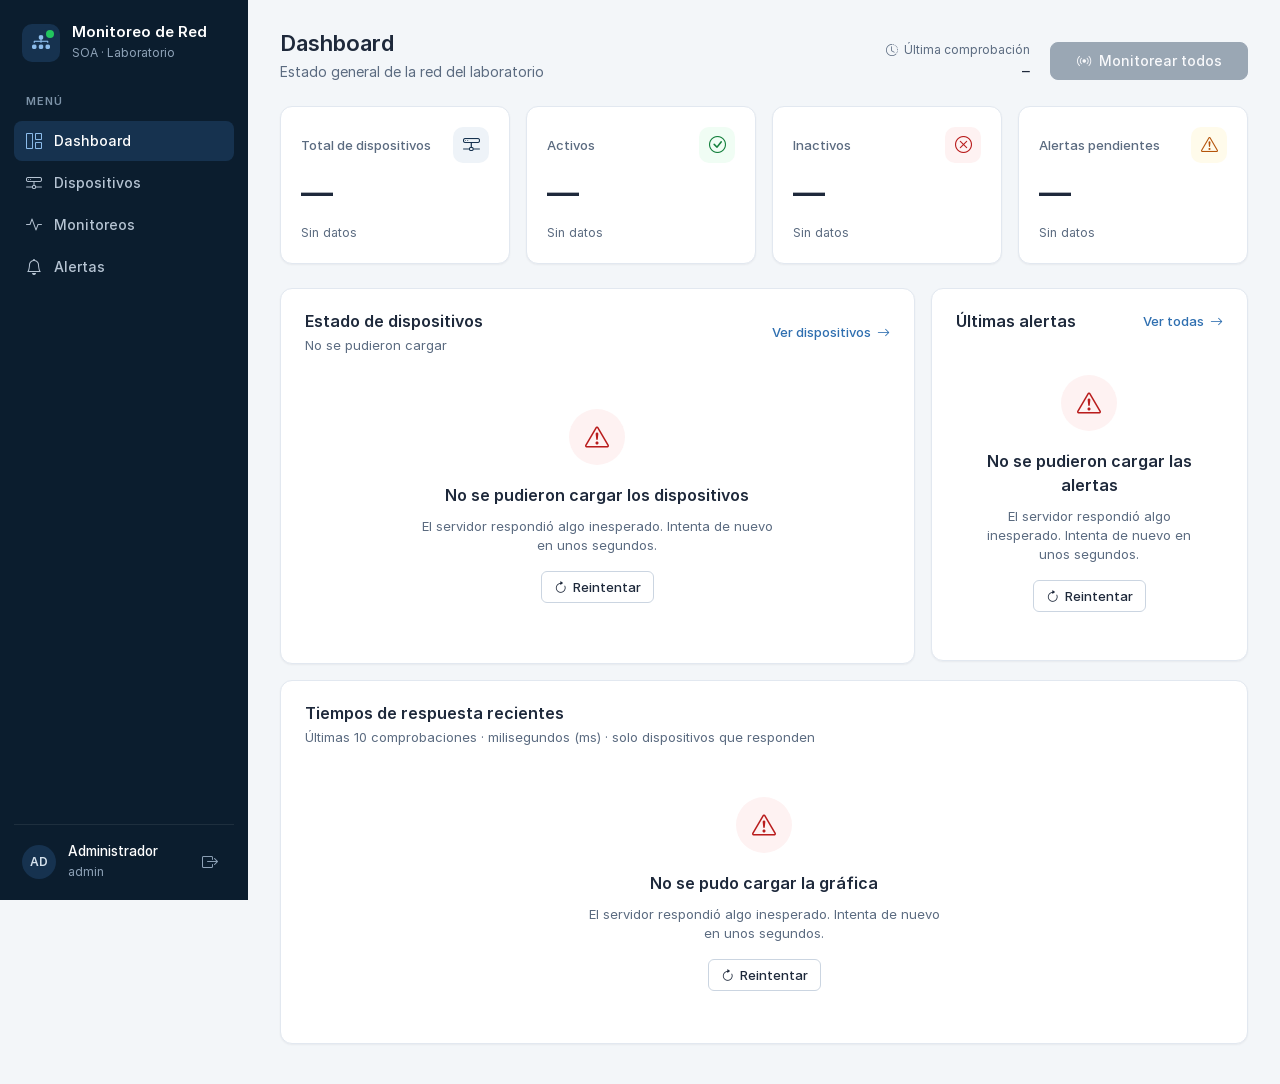
==== commit 2d2e3c15: "Construye el Dashboard Indicadores calculados como en el diseño, «Última comprobación», tarjetas de " ====
--- a/web/index.html
+++ b/web/index.html
@@ -19,10 +19,105 @@
         <div class="encabezado-pagina">
             <div class="encabezado-pagina__textos">
                 <h1 class="encabezado-pagina__titulo">Dashboard</h1>
-                <p class="encabezado-pagina__subtitulo">Estado general de la red del laboratorio</p>
+                <p class="encabezado-pagina__subtitulo d-none d-sm-block">Estado general de la red del laboratorio</p>
+            </div>
+            <div class="encabezado-pagina__lado">
+                <div class="ultima-comprobacion">
+                    <span class="ultima-comprobacion__etiqueta"><i class="bi bi-clock-history" aria-hidden="true"></i>Última comprobación</span>
+                    <span class="ultima-comprobacion__valor" id="ultima-comprobacion">—</span>
+                </div>
+                <div class="encabezado-pagina__acciones">
+                    <button type="button" class="btn btn-primary boton-dashboard" id="monitorear-todos" disabled><i class="bi bi-broadcast" aria-hidden="true"></i>Monitorear todos</button>
+                </div>
             </div>
         </div>
-        <p class="texto-secundario">Esta pantalla se construye en el subpaso 6.4.</p>
+
+        <div id="progreso-monitoreo" hidden></div>
+
+        <section aria-labelledby="titulo-indicadores">
+            <h2 class="visually-hidden" id="titulo-indicadores">Indicadores</h2>
+            <div class="row g-3 indicadores">
+                <div class="col-6 col-xl-3">
+                    <div class="tarjeta-indicador">
+                        <div class="tarjeta-indicador__cabecera"><span class="tarjeta-indicador__titulo">Total de dispositivos</span><span class="tarjeta-indicador__icono"><i class="bi bi-hdd-network" aria-hidden="true"></i></span></div>
+                        <span class="tarjeta-indicador__valor" id="indicador-total"><span class="esqueleto esqueleto--numero"></span></span>
+                        <span class="tarjeta-indicador__detalle" id="indicador-total-detalle">&nbsp;</span>
+                    </div>
+                </div>
+                <div class="col-6 col-xl-3">
+                    <div class="tarjeta-indicador tarjeta-indicador--activo">
+                        <div class="tarjeta-indicador__cabecera"><span class="tarjeta-indicador__titulo">Activos</span><span class="tarjeta-indicador__icono"><i class="bi bi-check-circle" aria-hidden="true"></i></span></div>
+                        <span class="tarjeta-indicador__valor" id="indicador-activos"><span class="esqueleto esqueleto--numero"></span></span>
+                        <span class="tarjeta-indicador__detalle" id="indicador-activos-detalle">&nbsp;</span>
+                    </div>
+                </div>
+                <div class="col-6 col-xl-3">
+                    <div class="tarjeta-indicador tarjeta-indicador--inactivo">
+                        <div class="tarjeta-indicador__cabecera"><span class="tarjeta-indicador__titulo">Inactivos</span><span class="tarjeta-indicador__icono"><i class="bi bi-x-circle" aria-hidden="true"></i></span></div>
+                        <span class="tarjeta-indicador__valor" id="indicador-inactivos"><span class="esqueleto esqueleto--numero"></span></span>
+                        <span class="tarjeta-indicador__detalle" id="indicador-inactivos-detalle">&nbsp;</span>
+                    </div>
+                </div>
+                <div class="col-6 col-xl-3">
+                    <div class="tarjeta-indicador tarjeta-indicador--alerta">
+                        <div class="tarjeta-indicador__cabecera"><span class="tarjeta-indicador__titulo">Alertas pendientes</span><span class="tarjeta-indicador__icono"><i class="bi bi-exclamation-triangle" aria-hidden="true"></i></span></div>
+                        <span class="tarjeta-indicador__valor" id="indicador-alertas"><span class="esqueleto esqueleto--numero"></span></span>
+                        <span class="tarjeta-indicador__detalle" id="indicador-alertas-detalle">&nbsp;</span>
+                    </div>
+                </div>
+            </div>
+        </section>
+
+        <div class="tablero">
+            <section class="panel panel--dispositivos" aria-labelledby="titulo-estado">
+                <div class="panel__cabecera">
+                    <div>
+                        <h2 class="panel__titulo" id="titulo-estado">Estado de dispositivos</h2>
+                        <p class="panel__subtitulo" id="resumen-estado">&nbsp;</p>
+                    </div>
+                    <a class="panel__enlace" href="dispositivos.html"><span class="d-none d-sm-inline">Ver dispositivos</span><span class="d-sm-none">Ver todos</span><i class="bi bi-arrow-right d-none d-sm-inline" aria-hidden="true"></i></a>
+                </div>
+                <div id="panel-estado" aria-busy="true">
+                    <div class="rejilla-estado" aria-hidden="true">
+                        <div class="tarjeta-estado tarjeta-estado--esqueleto"><span class="esqueleto esqueleto--suave esqueleto--icono"></span><span class="esqueleto" style="width: 60%"></span><span class="esqueleto esqueleto--suave esqueleto--texto" style="width: 40%"></span></div>
+                        <div class="tarjeta-estado tarjeta-estado--esqueleto"><span class="esqueleto esqueleto--suave esqueleto--icono"></span><span class="esqueleto" style="width: 70%"></span><span class="esqueleto esqueleto--suave esqueleto--texto" style="width: 40%"></span></div>
+                        <div class="tarjeta-estado tarjeta-estado--esqueleto"><span class="esqueleto esqueleto--suave esqueleto--icono"></span><span class="esqueleto" style="width: 50%"></span><span class="esqueleto esqueleto--suave esqueleto--texto" style="width: 40%"></span></div>
+                    </div>
+                    <span class="visually-hidden">Cargando dispositivos…</span>
+                </div>
+            </section>
+
+            <section class="panel panel--alertas" aria-labelledby="titulo-alertas">
+                <div class="panel__cabecera">
+                    <div class="panel__titulo-con-contador">
+                        <h2 class="panel__titulo" id="titulo-alertas">Últimas alertas</h2>
+                        <span class="contador contador--suave" id="contador-panel-alertas" hidden></span>
+                    </div>
+                    <a class="panel__enlace" href="alertas.html">Ver todas<i class="bi bi-arrow-right" aria-hidden="true"></i></a>
+                </div>
+                <div id="panel-alertas" aria-busy="true">
+                    <div aria-hidden="true">
+                        <div class="alerta-reciente"><span class="esqueleto esqueleto--suave esqueleto--icono"></span><div class="flex-grow-1 d-flex flex-column gap-2"><span class="esqueleto" style="width: 60%"></span><span class="esqueleto esqueleto--suave esqueleto--texto"></span></div></div>
+                        <div class="alerta-reciente"><span class="esqueleto esqueleto--suave esqueleto--icono"></span><div class="flex-grow-1 d-flex flex-column gap-2"><span class="esqueleto" style="width: 50%"></span><span class="esqueleto esqueleto--suave esqueleto--texto"></span></div></div>
+                    </div>
+                    <span class="visually-hidden">Cargando alertas…</span>
+                </div>
+            </section>
+
+            <section class="panel panel--grafica" aria-labelledby="titulo-grafica">
+                <div class="panel__cabecera panel__cabecera--grafica">
+                    <div>
+                        <h2 class="panel__titulo" id="titulo-grafica">Tiempos de respuesta recientes</h2>
+                        <p class="panel__subtitulo"><span class="d-none d-sm-inline">Últimas 10 comprobaciones · milisegundos (ms) · solo dispositivos que responden</span><span class="d-sm-none">Últimas 10 comprobaciones · ms</span></p>
+                    </div>
+                    <ul class="leyenda-grafica" id="leyenda-grafica" aria-label="Series de la gráfica"></ul>
+                </div>
+                <div id="panel-grafica" aria-busy="true">
+                    <div class="grafica grafica--esqueleto" aria-hidden="true"><span class="esqueleto esqueleto--suave"></span></div>
+                    <span class="visually-hidden">Cargando la gráfica…</span>
+                </div>
+            </section>
+        </div>
     </main>
 </div>
 
--- a/web/css/tokens.css
+++ b/web/css/tokens.css
@@ -141,6 +141,7 @@
     --sombra-3: 0 20px 40px -8px rgba(11, 29, 46, 0.28); /* Modal */
     --sombra-notificacion: 0 12px 28px -8px rgba(11, 29, 46, 0.18);
     --sombra-menu-movil: 0 20px 40px -8px rgba(11, 29, 46, 0.4);
+    --sombra-hoja: 0 -12px 32px -8px rgba(11, 29, 46, 0.28); /* Modal como hoja inferior en celular */
 
     /* -------------------------------------------------------- Tipografía */
     --fuente-interfaz: 'Inter', system-ui, sans-serif;
@@ -185,6 +186,8 @@
     --ancho-barra-lateral: 248px;
     --alto-encabezado-movil: 56px;
     --ancho-modal: 420px;
+    --ancho-modal-formulario: 520px;
+    --alto-control-tactil: 44px;        /* Controles en celular */
     --tamano-punto: 8px;
     --tamano-punto-sm: 6px;
 
--- a/web/css/app.css
+++ b/web/css/app.css
@@ -1373,6 +1373,12 @@
     color: var(--color-inactivo-texto);
 }
 
+/* La visibilidad del mensaje la controla el atributo hidden (el campo puede estar
+   dentro de .campo-icono y no ser hermano del mensaje, como espera Bootstrap). */
+.invalid-feedback:not([hidden]) {
+    display: block;
+}
+
 /* El select usa su propio chevron (ícono) en lugar de la imagen de Bootstrap. */
 .form-select {
     padding-right: 36px;
@@ -1734,12 +1740,1140 @@
     border-radius: var(--radio-pastilla);
 }
 
+.esqueleto-tabla__encabezado {
+    height: var(--alto-encabezado-tabla);
+    background-color: var(--color-superficie-hover);
+    border-bottom: 1px solid var(--color-borde);
+}
+
+.esqueleto-tabla__fila {
+    display: grid;
+    grid-template-columns: 90px 1fr 110px 70px;
+    gap: 16px;
+    align-items: center;
+    height: 52px;
+    padding: 0 20px;
+    border-bottom: 1px solid var(--color-borde-suave);
+}
+
+.esqueleto-tabla__fila:last-child {
+    border-bottom: 0;
+}
+
 @keyframes esqueleto {
     from {
         opacity: 1;
     }
     to {
         opacity: 0.55;
+    }
+}
+
+/* ============================================================ Dispositivos: filtros, tabla y pie */
+
+.contenido--dispositivos {
+    gap: 20px;
+}
+
+.barra-filtros {
+    display: flex;
+    flex-wrap: wrap;
+    align-items: center;
+    gap: 12px;
+    padding: 16px 20px;
+    border-bottom: 1px solid var(--color-borde);
+}
+
+.barra-filtros__buscar {
+    width: 280px;
+}
+
+.barra-filtros__fila {
+    display: contents;
+}
+
+.barra-filtros__tipo {
+    min-width: 180px;
+}
+
+.limpiar-filtros {
+    --bs-btn-padding-x: 10px;
+    --bs-btn-font-size: 13.5px;
+}
+
+/* Filtro de estado: grupo segmentado con punto y contador (en celular, fichas). */
+.filtro-estado {
+    display: flex;
+    min-width: 0;
+    height: var(--alto-control);
+    margin: 0;
+    padding: 0;
+    overflow: hidden;
+    border: 1px solid var(--color-borde-control);
+    border-radius: var(--radio);
+}
+
+.filtro-estado__opcion {
+    display: inline-flex;
+    align-items: center;
+    gap: 7px;
+    padding: 0 12px;
+    font-size: var(--texto-secundario-tamano);
+    font-weight: 500;
+    white-space: nowrap;
+    color: var(--color-desconocido-texto);
+    background-color: var(--color-superficie);
+    border-left: 1px solid var(--color-borde-control);
+    cursor: pointer;
+    user-select: none;
+}
+
+.filtro-estado > .filtro-estado__opcion:first-of-type {
+    border-left: 0;
+}
+
+.filtro-estado__opcion:hover {
+    color: var(--color-texto);
+    background-color: var(--color-superficie-hover);
+}
+
+.filtro-estado__numero {
+    font-family: var(--fuente-mono);
+    font-variant-numeric: slashed-zero;
+    font-size: 11.5px;
+    color: var(--color-texto-2);
+}
+
+.btn-check:checked + .filtro-estado__opcion {
+    color: var(--color-superficie);
+    background-color: var(--color-base-2);
+}
+
+.btn-check:checked + .filtro-estado__opcion .filtro-estado__numero {
+    color: var(--color-base-texto);
+}
+
+.btn-check:focus-visible + .filtro-estado__opcion {
+    box-shadow: inset 0 0 0 2px var(--color-acento);
+}
+
+.panel-dispositivos .table > thead > tr > th {
+    border-top: 0;
+}
+
+.tabla-ubicacion {
+    display: inline-block;
+    max-width: 180px;
+    overflow: hidden;
+    font-size: 13.5px;
+    color: var(--color-desconocido-texto);
+    text-overflow: ellipsis;
+    vertical-align: middle;
+}
+
+.texto-tenue {
+    color: var(--color-texto-2);
+}
+
+.texto-error {
+    color: var(--color-inactivo-texto);
+}
+
+.enlace-discreto {
+    color: inherit;
+}
+
+.enlace-discreto:hover {
+    color: var(--color-acento);
+}
+
+.pie-tabla {
+    display: flex;
+    flex-wrap: wrap;
+    justify-content: space-between;
+    align-items: center;
+    gap: 8px 16px;
+    padding: 14px 20px;
+    font-size: var(--texto-secundario-tamano);
+    color: var(--color-texto-2);
+    border-top: 1px solid var(--color-borde-suave);
+}
+
+.pie-tabla__nota {
+    display: inline-flex;
+    align-items: center;
+    gap: 6px;
+}
+
+.esqueleto-lista {
+    border-top: 0;
+}
+
+/* Tarjetas de dispositivo (celular). */
+.lista-tarjetas-dispositivo {
+    display: none;
+    flex-direction: column;
+    gap: 12px;
+    padding: 12px;
+}
+
+.tarjeta-dispositivo-movil {
+    display: flex;
+    flex-direction: column;
+    gap: 12px;
+    padding: 14px;
+    background-color: var(--color-superficie);
+    border: 1px solid var(--color-borde);
+    border-radius: var(--radio-lg);
+}
+
+.tarjeta-dispositivo-movil--inactivo {
+    border-color: var(--color-inactivo-borde);
+}
+
+.tarjeta-dispositivo-movil--monitoreando {
+    background-color: var(--color-acento-tenue);
+    border-color: var(--color-acento-borde-fuerte);
+}
+
+.tarjeta-dispositivo-movil__cabecera {
+    display: flex;
+    align-items: center;
+    gap: 12px;
+}
+
+.tarjeta-dispositivo-movil__icono {
+    display: grid;
+    place-items: center;
+    flex: none;
+    width: 40px;
+    height: 40px;
+    font-size: 17px;
+    color: var(--color-base-2);
+    background-color: var(--color-fondo);
+    border-radius: var(--radio-icono);
+}
+
+.tarjeta-dispositivo-movil__textos {
+    display: flex;
+    flex: 1;
+    flex-direction: column;
+    gap: 2px;
+    min-width: 0;
+}
+
+.tarjeta-dispositivo-movil__nombre {
+    overflow: hidden;
+    font-size: 15px;
+    font-weight: 600;
+    text-overflow: ellipsis;
+    white-space: nowrap;
+}
+
+.tarjeta-dispositivo-movil__ip {
+    font-family: var(--fuente-mono);
+    font-variant-numeric: slashed-zero;
+    font-size: 12.5px;
+    color: var(--color-texto-2);
+}
+
+.tarjeta-dispositivo-movil__datos {
+    display: grid;
+    grid-template-columns: 1.2fr 1fr 1fr;
+    gap: 8px;
+    margin: 0;
+    padding: 10px 0;
+    border-top: 1px solid var(--color-borde-suave);
+    border-bottom: 1px solid var(--color-borde-suave);
+}
+
+.tarjeta-dispositivo-movil__datos > div {
+    display: flex;
+    flex-direction: column;
+    gap: 3px;
+    min-width: 0;
+}
+
+.tarjeta-dispositivo-movil__datos dt {
+    font-size: var(--texto-encabezado-tamano);
+    font-weight: 400;
+    color: var(--color-texto-2);
+}
+
+.tarjeta-dispositivo-movil__datos dd {
+    margin: 0;
+    overflow: hidden;
+    font-size: 12.5px;
+    text-overflow: ellipsis;
+    white-space: nowrap;
+}
+
+.tarjeta-dispositivo-movil__acciones {
+    display: grid;
+    grid-template-columns: 1.3fr 1fr 1fr;
+    gap: 8px;
+}
+
+.btn-tarjeta {
+    --bs-btn-padding-x: 8px;
+    --bs-btn-font-size: 13.5px;
+    gap: 7px;
+    height: var(--alto-control-tactil);
+}
+
+.btn-tarjeta--peligro {
+    --bs-btn-color: var(--color-peligro);
+    --bs-btn-hover-color: var(--color-peligro);
+    --bs-btn-hover-bg: var(--color-inactivo-fondo);
+    --bs-btn-hover-border-color: var(--color-inactivo-borde);
+}
+
+.btn-tarjeta--cargando:disabled {
+    background-color: var(--color-acento-fondo);
+    border-color: var(--color-acento-borde);
+    opacity: 1;
+}
+
+/* Fichas del progreso que aún no se comprueban, y su tiempo. */
+.ficha--espera .bi {
+    font-size: 8px;
+}
+
+.ficha__ms {
+    font-family: var(--fuente-mono);
+    font-variant-numeric: slashed-zero;
+    font-size: 11.5px;
+}
+
+.ficha .bi-check2,
+.ficha .bi-x-lg,
+.ficha .bi-exclamation-lg {
+    font-size: 12px;
+}
+
+/* ============================================================ Modal de formulario y selector de tipo */
+
+.modal-formulario {
+    --bs-modal-width: var(--ancho-modal-formulario);
+    /* Contenedor para la versión "hoja inferior": se decide por el ancho del modal
+       (en la pantalla, el de la ventana; en componentes.html, el del marco de 390 px). */
+    container: hoja / inline-size;
+}
+
+.modal-formulario__asa {
+    display: none;
+    width: 36px;
+    height: 4px;
+    margin: 8px auto 0;
+    background-color: var(--color-borde-control);
+    border-radius: var(--radio-pastilla);
+}
+
+.modal-formulario__cabecera {
+    display: flex;
+    justify-content: space-between;
+    align-items: flex-start;
+    gap: 12px;
+    padding: 20px 24px 16px;
+}
+
+.modal-formulario__titulo {
+    margin: 0;
+    font-size: var(--texto-titulo-tarjeta-tamano);
+    line-height: var(--texto-titulo-tarjeta-alto);
+    font-weight: 600;
+}
+
+.modal-formulario__subtitulo {
+    margin: 4px 0 0;
+    font-size: var(--texto-secundario-tamano);
+    color: var(--color-texto-2);
+}
+
+.modal-formulario__cerrar {
+    display: grid;
+    place-items: center;
+    flex: none;
+    width: 32px;
+    height: 32px;
+    padding: 0;
+    font-size: 14px;
+    color: var(--color-texto-2);
+    background: none;
+    border: 0;
+    border-radius: var(--radio);
+    cursor: pointer;
+}
+
+.modal-formulario__cerrar:hover {
+    color: var(--color-texto);
+    background-color: var(--color-fondo);
+}
+
+.modal-formulario__cerrar:focus-visible {
+    outline: 0;
+    box-shadow: 0 0 0 3px var(--color-foco-anillo);
+}
+
+.modal-formulario__cuerpo {
+    display: flex;
+    flex-direction: column;
+    gap: 18px;
+    padding: 4px 24px 24px;
+}
+
+.modal-formulario__error {
+    margin: 0;
+    padding: 10px 12px;
+    font-size: var(--texto-secundario-tamano);
+    font-weight: 500;
+    color: var(--color-inactivo-texto);
+    background-color: var(--color-inactivo-fondo);
+    border: 1px solid var(--color-inactivo-borde);
+    border-radius: var(--radio);
+}
+
+.modal-formulario__pie {
+    padding: 16px 24px;
+    border-top: 1px solid var(--color-borde-suave);
+}
+
+.selector-tipo {
+    display: grid;
+    grid-template-columns: repeat(4, minmax(0, 1fr));
+    gap: 8px;
+    border-radius: var(--radio);
+}
+
+.selector-tipo.is-invalid {
+    box-shadow: 0 0 0 3px var(--color-error-anillo);
+}
+
+.selector-tipo__opcion {
+    display: flex;
+    flex-direction: column;
+    justify-content: center;
+    align-items: center;
+    gap: 6px;
+    height: 64px;
+    font-size: 12.5px;
+    font-weight: 500;
+    color: var(--color-desconocido-texto);
+    background-color: var(--color-superficie);
+    border: 1px solid var(--color-borde-control);
+    border-radius: var(--radio);
+    cursor: pointer;
+    user-select: none;
+}
+
+.selector-tipo__opcion > .bi {
+    font-size: 18px;
+}
+
+.selector-tipo__opcion:hover {
+    color: var(--color-texto);
+    background-color: var(--color-superficie-hover);
+}
+
+.btn-check:checked + .selector-tipo__opcion {
+    color: var(--color-base-2);
+    background-color: var(--color-acento-fondo);
+    border-color: var(--color-acento);
+    box-shadow: 0 0 0 1px var(--color-acento);
+}
+
+.btn-check:focus-visible + .selector-tipo__opcion {
+    box-shadow: 0 0 0 3px var(--color-foco-anillo);
+}
+
+/* ============================================================ Dispositivos en celular */
+
+@media (max-width: 991.98px) {
+    .tabla-dispositivos {
+        display: none;
+    }
+
+    .lista-tarjetas-dispositivo {
+        display: flex;
+    }
+
+    .contenido--dispositivos {
+        gap: 14px;
+    }
+
+    .panel-dispositivos {
+        display: flex;
+        flex-direction: column;
+        gap: 14px;
+        overflow: visible;
+        background: none;
+        border: 0;
+        box-shadow: none;
+    }
+
+    .panel-dispositivos .pie-tabla {
+        padding: 4px 0 0;
+        border-top: 0;
+    }
+
+    .lista-tarjetas-dispositivo {
+        padding: 0;
+    }
+
+    .panel-dispositivos .estado-vacio,
+    .panel-dispositivos .vista-error {
+        background-color: var(--color-superficie);
+        border: 1px solid var(--color-borde);
+        border-radius: var(--radio-lg);
+    }
+
+    .barra-filtros {
+        display: grid;
+        grid-template-columns: minmax(0, 1fr) minmax(0, 1fr);
+        padding: 0;
+        border: 0;
+    }
+
+    .barra-filtros__buscar,
+    .filtro-estado,
+    .limpiar-filtros {
+        grid-column: 1 / -1;
+        width: auto;
+    }
+
+    .barra-filtros .form-control,
+    .barra-filtros .form-select,
+    .barra-filtros .btn {
+        height: var(--alto-control-tactil);
+    }
+
+    .barra-filtros__buscar .form-control {
+        padding-left: 40px;
+        font-size: 15px;
+    }
+
+    .limpiar-filtros {
+        justify-self: start;
+    }
+
+    /* El filtro de estado pasa a fichas desplazables (2e). */
+    .filtro-estado {
+        gap: 8px;
+        height: auto;
+        margin: 0 -16px;
+        padding: 0 16px;
+        overflow-x: auto;
+        border: 0;
+        border-radius: 0;
+        scrollbar-width: none;
+    }
+
+    .filtro-estado__opcion {
+        flex: none;
+        height: var(--alto-control-tactil);
+        padding: 0 14px;
+        font-size: 13.5px;
+        border: 1px solid var(--color-borde-control);
+        border-radius: var(--radio-pastilla);
+    }
+
+    .filtro-estado > .filtro-estado__opcion:first-of-type {
+        border-left: 1px solid var(--color-borde-control);
+    }
+
+    .btn-check:checked + .filtro-estado__opcion {
+        border-color: var(--color-base-2);
+    }
+
+    .filtro-estado__numero {
+        font-size: var(--texto-pequeno-tamano);
+    }
+
+    .encabezado-pagina--dispositivos {
+        flex-wrap: nowrap;
+        align-items: center;
+    }
+
+    .encabezado-pagina--dispositivos .encabezado-pagina__acciones {
+        width: auto;
+    }
+
+    .encabezado-pagina--dispositivos .encabezado-pagina__acciones > .btn {
+        flex: none;
+        height: var(--alto-control-tactil);
+        padding: 0 14px;
+        font-size: var(--texto-cuerpo-tamano);
+    }
+
+    .encabezado-pagina--dispositivos .encabezado-pagina__subtitulo {
+        font-size: var(--texto-secundario-tamano);
+    }
+}
+
+/* El modal de formulario es una hoja inferior en el celular (2f). */
+@container hoja (max-width: 575.98px) {
+    .modal-dialog-hoja {
+        display: flex;
+        align-items: flex-end;
+        min-height: 100%;
+        margin: 0;
+    }
+
+    .modal-dialog-hoja .modal-content {
+        border-radius: 16px 16px 0 0;
+        box-shadow: var(--sombra-hoja);
+    }
+
+    .modal.fade .modal-dialog-hoja {
+        transform: translateY(40px);
+    }
+
+    .modal.show .modal-dialog-hoja {
+        transform: none;
+    }
+
+    .modal-formulario__asa {
+        display: block;
+    }
+
+    .modal-formulario__cabecera {
+        align-items: center;
+        padding: 8px 8px 4px 20px;
+    }
+
+    .modal-formulario__titulo {
+        font-size: 17px;
+    }
+
+    .modal-formulario__subtitulo {
+        display: none;
+    }
+
+    .modal-formulario__cerrar {
+        width: 44px;
+        height: 44px;
+        font-size: 16px;
+    }
+
+    .modal-formulario__cuerpo {
+        gap: 16px;
+        padding: 8px 20px 20px;
+    }
+
+    .modal-formulario .form-control {
+        height: var(--alto-control-tactil);
+        font-size: 15px;
+    }
+
+    .modal-formulario .form-label {
+        font-size: 13.5px;
+    }
+
+    .selector-tipo {
+        grid-template-columns: repeat(2, minmax(0, 1fr));
+    }
+
+    .selector-tipo__opcion {
+        flex-direction: row;
+        gap: 8px;
+        height: 48px;
+        font-size: var(--texto-cuerpo-tamano);
+    }
+
+    .selector-tipo__opcion > .bi {
+        font-size: 16px;
+    }
+
+    .modal-formulario__pie {
+        display: grid;
+        grid-template-columns: 1fr 1.4fr;
+        padding: 16px 20px 20px;
+    }
+
+    .modal-formulario__pie > .btn {
+        height: var(--alto-control-tactil);
+        font-size: 15px;
+    }
+}
+
+/* ============================================================ Dashboard */
+
+.boton-dashboard {
+    min-width: 198px;
+}
+
+.tablero {
+    display: grid;
+    grid-template-columns: minmax(0, 2fr) minmax(0, 1fr);
+    grid-template-areas:
+        "dispositivos alertas"
+        "grafica grafica";
+    gap: 16px;
+    align-items: start;
+}
+
+.panel--dispositivos { grid-area: dispositivos; }
+.panel--alertas { grid-area: alertas; }
+.panel--grafica { grid-area: grafica; }
+
+.panel {
+    display: flex;
+    flex-direction: column;
+    gap: 18px;
+    min-width: 0;
+    padding: 20px 24px 24px;
+    background-color: var(--color-superficie);
+    border: 1px solid var(--color-borde);
+    border-radius: var(--radio-lg);
+    box-shadow: var(--sombra-1);
+}
+
+.panel--alertas {
+    gap: 6px;
+    padding-bottom: 12px;
+}
+
+.panel--grafica {
+    gap: 14px;
+    padding-bottom: 16px;
+}
+
+.panel__cabecera {
+    display: flex;
+    justify-content: space-between;
+    align-items: center;
+    gap: 12px 24px;
+}
+
+.panel__cabecera--grafica {
+    flex-wrap: wrap;
+    align-items: flex-start;
+}
+
+.panel__titulo {
+    margin: 0;
+    font-size: var(--texto-titulo-tarjeta-tamano);
+    line-height: var(--texto-titulo-tarjeta-alto);
+    font-weight: 600;
+}
+
+.panel__subtitulo {
+    margin: 2px 0 0;
+    font-size: var(--texto-secundario-tamano);
+    color: var(--color-texto-2);
+}
+
+.panel__titulo-con-contador {
+    display: flex;
+    align-items: center;
+    gap: 10px;
+}
+
+.panel__enlace {
+    display: inline-flex;
+    flex: none;
+    align-items: center;
+    gap: 6px;
+    font-size: var(--texto-secundario-tamano);
+    font-weight: 500;
+}
+
+/* Tarjetas de estado de dispositivo (1b). */
+.rejilla-estado {
+    display: grid;
+    grid-template-columns: repeat(3, minmax(0, 1fr));
+    gap: 12px;
+}
+
+.tarjeta-estado {
+    position: relative;
+    display: flex;
+    flex-direction: column;
+    gap: 12px;
+    padding: 14px;
+    background-color: var(--color-superficie);
+    border: 1px solid var(--color-borde);
+    border-radius: var(--radio-icono);
+    transition: border-color 0.2s ease, background-color 0.2s ease;
+}
+
+.tarjeta-estado--inactivo {
+    border-color: var(--color-inactivo-borde);
+}
+
+.tarjeta-estado--desconocido {
+    border: 1px dashed var(--color-borde-control);
+}
+
+.tarjeta-estado--monitoreando {
+    background-color: var(--color-acento-tenue);
+    border-color: var(--color-acento-borde-fuerte);
+}
+
+.tarjeta-estado:has(.stretched-link:hover) {
+    box-shadow: var(--sombra-2);
+}
+
+.tarjeta-estado--esqueleto {
+    gap: 10px;
+    min-height: 132px;
+}
+
+.tarjeta-estado--esqueleto .esqueleto--icono {
+    width: 32px;
+    height: 32px;
+}
+
+.tarjeta-estado__cabecera {
+    display: flex;
+    justify-content: space-between;
+    align-items: center;
+    gap: 8px;
+}
+
+.tarjeta-estado__icono,
+.fila-estado__icono {
+    display: grid;
+    place-items: center;
+    flex: none;
+    width: 32px;
+    height: 32px;
+    font-size: 15px;
+    color: var(--color-base-2);
+    background-color: var(--color-fondo);
+    border-radius: var(--radio);
+}
+
+.tarjeta-estado__textos {
+    display: flex;
+    flex-direction: column;
+    gap: 2px;
+    min-width: 0;
+}
+
+.tarjeta-estado__nombre {
+    overflow: hidden;
+    font-size: var(--texto-cuerpo-tamano);
+    font-weight: 600;
+    text-overflow: ellipsis;
+    white-space: nowrap;
+}
+
+.tarjeta-estado__ip,
+.fila-estado__ip {
+    font-family: var(--fuente-mono);
+    font-variant-numeric: slashed-zero;
+    font-size: 12.5px;
+    color: var(--color-texto-2);
+}
+
+.tarjeta-estado__pie {
+    display: flex;
+    justify-content: space-between;
+    align-items: center;
+    gap: 8px;
+    padding-top: 10px;
+    border-top: 1px solid var(--color-borde-suave);
+}
+
+.tarjeta-estado__tiempo {
+    white-space: nowrap;
+    font-family: var(--fuente-mono);
+    font-variant-numeric: slashed-zero;
+    font-size: var(--texto-mono-tamano);
+    font-weight: 500;
+}
+
+.tarjeta-estado__fecha {
+    min-width: 0;
+    overflow: hidden;
+    font-size: var(--texto-pequeno-tamano);
+    color: var(--color-texto-2);
+    text-overflow: ellipsis;
+    white-space: nowrap;
+}
+
+/* Filas de estado (celular, 1c). */
+.lista-estado {
+    display: none;
+    flex-direction: column;
+}
+
+.fila-estado {
+    position: relative;
+    display: flex;
+    align-items: center;
+    gap: 12px;
+    min-height: 60px;
+    border-top: 1px solid var(--color-borde-suave);
+}
+
+.fila-estado:first-child {
+    border-top: 0;
+}
+
+.fila-estado__icono {
+    width: 36px;
+    height: 36px;
+}
+
+.fila-estado__textos {
+    display: flex;
+    flex: 1;
+    flex-direction: column;
+    gap: 2px;
+    min-width: 0;
+}
+
+.fila-estado__nombre {
+    overflow: hidden;
+    font-size: var(--texto-cuerpo-tamano);
+    font-weight: 600;
+    text-overflow: ellipsis;
+    white-space: nowrap;
+}
+
+.fila-estado__ip {
+    font-size: var(--texto-pequeno-tamano);
+}
+
+.fila-estado__lado {
+    display: flex;
+    flex-direction: column;
+    align-items: flex-end;
+    gap: 4px;
+}
+
+.fila-estado__tiempo {
+    font-family: var(--fuente-mono);
+    font-variant-numeric: slashed-zero;
+    font-size: var(--texto-pequeno-tamano);
+}
+
+.insignia-estado--sm {
+    gap: 6px;
+    padding: 2px 9px 2px 7px;
+    font-size: 11.5px;
+}
+
+.insignia-estado--sm .punto-estado {
+    width: 7px;
+    height: 7px;
+}
+
+/* Últimas alertas. */
+.lista-alertas {
+    margin: 0;
+    padding: 0;
+    list-style: none;
+}
+
+.alerta-reciente {
+    display: flex;
+    gap: 12px;
+    padding: 14px 0;
+    border-bottom: 1px solid var(--color-borde-suave);
+}
+
+.alerta-reciente:last-child {
+    border-bottom: 0;
+}
+
+.alerta-reciente__icono {
+    display: grid;
+    place-items: center;
+    flex: none;
+    width: 32px;
+    height: 32px;
+    font-size: 14px;
+    color: var(--color-inactivo-texto);
+    background-color: var(--color-inactivo-fondo);
+    border-radius: var(--radio);
+}
+
+.alerta-reciente--atendida .alerta-reciente__icono {
+    color: var(--color-texto-2);
+    background-color: var(--color-desconocido-fondo);
+}
+
+.alerta-reciente__cuerpo {
+    display: flex;
+    flex: 1;
+    flex-direction: column;
+    gap: 4px;
+    min-width: 0;
+}
+
+.alerta-reciente__cabecera {
+    display: flex;
+    justify-content: space-between;
+    align-items: center;
+    gap: 8px;
+}
+
+.alerta-reciente__nombre {
+    overflow: hidden;
+    font-size: 13.5px;
+    font-weight: 600;
+    text-overflow: ellipsis;
+    white-space: nowrap;
+}
+
+.alerta-reciente__mensaje {
+    margin: 0;
+    font-size: var(--texto-secundario-tamano);
+    line-height: var(--texto-secundario-alto);
+    color: var(--color-desconocido-texto);
+    text-wrap: pretty;
+}
+
+.alerta-reciente--atendida .alerta-reciente__mensaje {
+    color: var(--color-texto-2);
+}
+
+.alerta-reciente__fecha {
+    font-family: var(--fuente-mono);
+    font-variant-numeric: slashed-zero;
+    font-size: var(--texto-pequeno-tamano);
+    color: var(--color-texto-2);
+}
+
+/* Gráfica y su leyenda. */
+.leyenda-grafica {
+    display: flex;
+    flex-wrap: wrap;
+    gap: 6px 18px;
+    margin: 0;
+    padding: 4px 0 0;
+    font-size: 12.5px;
+    color: var(--color-desconocido-texto);
+    list-style: none;
+}
+
+.leyenda-grafica__item {
+    display: inline-flex;
+    align-items: center;
+    gap: 7px;
+}
+
+.leyenda-grafica__linea {
+    width: 14px;
+    height: 3px;
+    background-color: var(--color-serie);
+    border-radius: 2px;
+}
+
+.leyenda-grafica__item--punteada .leyenda-grafica__linea {
+    background: repeating-linear-gradient(90deg, var(--color-serie) 0 4px, transparent 4px 6px);
+}
+
+.grafica {
+    position: relative;
+    height: 250px;
+}
+
+.grafica--esqueleto {
+    display: flex;
+    align-items: stretch;
+}
+
+.grafica--esqueleto .esqueleto {
+    width: 100%;
+    height: 100%;
+    border-radius: var(--radio);
+}
+
+@media (max-width: 1199.98px) {
+    .tablero {
+        grid-template-columns: minmax(0, 1fr);
+        grid-template-areas:
+            "dispositivos"
+            "grafica"
+            "alertas";
+    }
+
+    .rejilla-estado {
+        grid-template-columns: repeat(2, minmax(0, 1fr));
+    }
+}
+
+/* Dashboard en celular (1c). */
+@media (max-width: 575.98px) {
+    .boton-dashboard {
+        min-width: 0;
+    }
+
+    .panel {
+        gap: 12px;
+        padding: 16px 16px 4px;
+    }
+
+    .panel--grafica {
+        padding-bottom: 12px;
+    }
+
+    .panel__enlace {
+        font-size: var(--texto-secundario-tamano);
+    }
+
+    .rejilla-estado {
+        display: none;
+    }
+
+    .lista-estado {
+        display: flex;
+    }
+
+    .panel__cabecera--grafica {
+        flex-direction: column;
+        gap: 8px;
+    }
+
+    .leyenda-grafica {
+        display: grid;
+        grid-template-columns: repeat(2, minmax(0, 1fr));
+        gap: 6px 12px;
+        padding: 0;
+    }
+
+    .grafica {
+        height: 190px;
+    }
+
+    .indicadores {
+        --bs-gutter-x: 12px;
+        --bs-gutter-y: 12px;
+    }
+
+    .indicadores .tarjeta-indicador {
+        gap: 8px;
+        padding: 14px;
+    }
+
+    .indicadores .tarjeta-indicador__cabecera {
+        flex-direction: row-reverse;
+        justify-content: flex-end;
+    }
+
+    .indicadores .tarjeta-indicador__icono {
+        width: 28px;
+        height: 28px;
+        font-size: 14px;
+        border-radius: var(--radio);
+    }
+
+    .indicadores .tarjeta-indicador__titulo {
+        font-size: var(--texto-pequeno-tamano);
+        line-height: 15px;
+    }
+
+    .indicadores .tarjeta-indicador__valor {
+        font-size: 26px;
+        line-height: 32px;
+    }
+
+    .indicadores .tarjeta-indicador__detalle {
+        display: none;
     }
 }
 
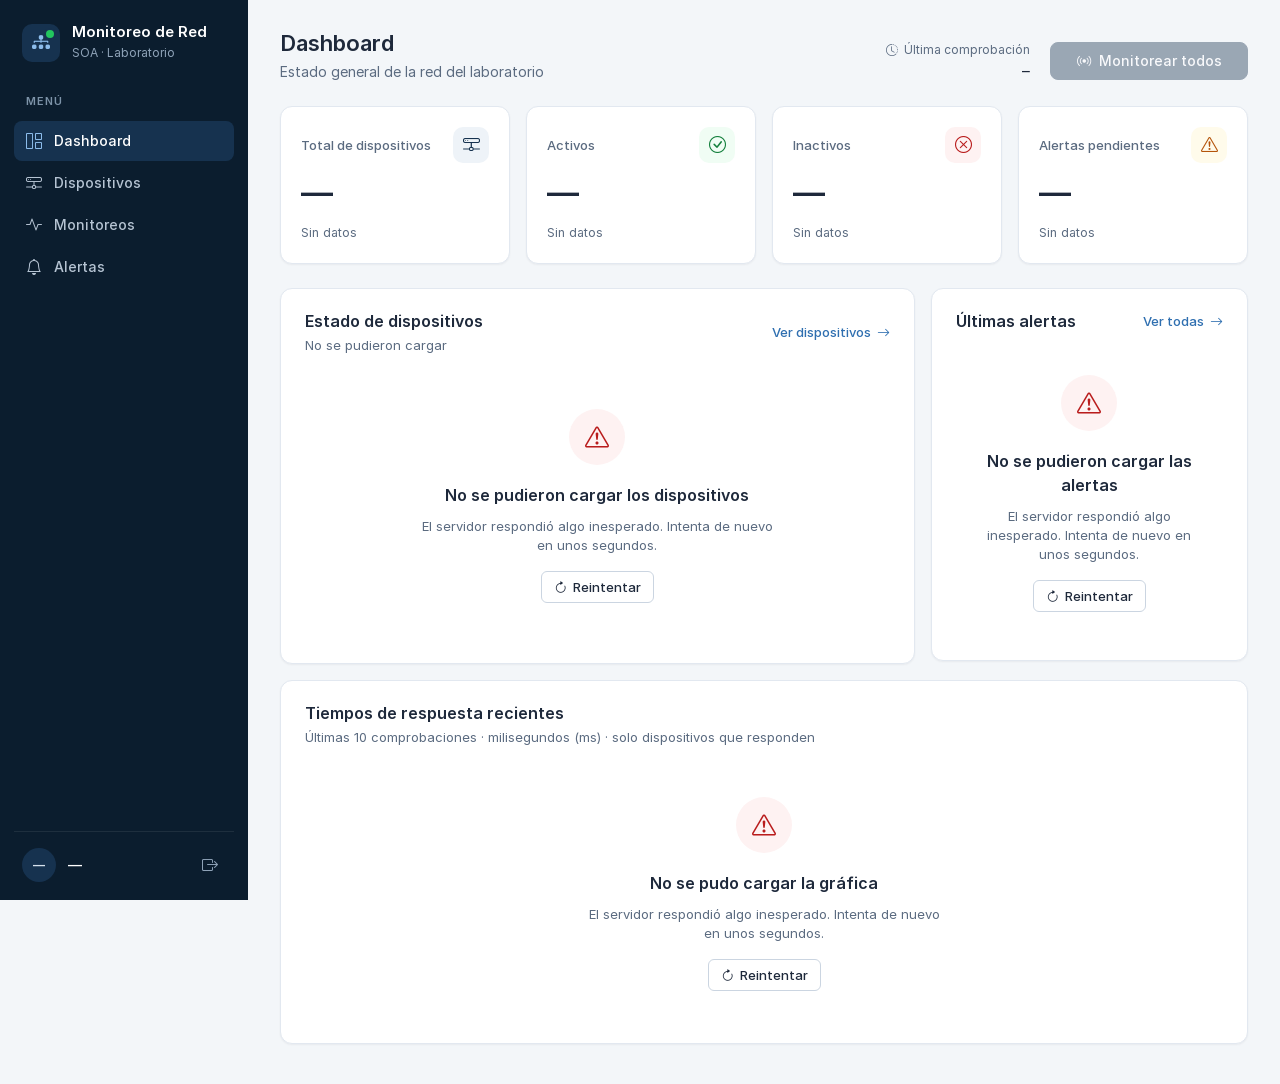
==== commit 21bfd152: "Evita la caché vieja y ajusta la interfaz al proyector web/.htaccess envía Cache-Control: no-cache a" ====
--- a/web/index.html
+++ b/web/index.html
@@ -4,6 +4,7 @@
     <meta charset="utf-8">
     <meta name="viewport" content="width=device-width, initial-scale=1">
     <title>Dashboard · Monitoreo de Red SOA</title>
+    <link rel="icon" href="favicon.svg" type="image/svg+xml">
     <link rel="stylesheet" href="vendor/bootstrap/css/bootstrap.min.css">
     <link rel="stylesheet" href="vendor/bootstrap-icons/bootstrap-icons.min.css">
     <link rel="stylesheet" href="css/tokens.css">
--- a/web/css/tokens.css
+++ b/web/css/tokens.css
@@ -142,6 +142,8 @@
     --sombra-notificacion: 0 12px 28px -8px rgba(11, 29, 46, 0.18);
     --sombra-menu-movil: 0 20px 40px -8px rgba(11, 29, 46, 0.4);
     --sombra-hoja: 0 -12px 32px -8px rgba(11, 29, 46, 0.28); /* Modal como hoja inferior en celular */
+    --color-reticula-login: rgba(182, 196, 211, 0.09);  /* Puntos del fondo del inicio de sesión (5a) */
+    --sombra-login: 0 20px 40px -8px rgba(0, 0, 0, 0.4); /* Tarjeta del inicio de sesión sobre el fondo oscuro */
 
     /* -------------------------------------------------------- Tipografía */
     --fuente-interfaz: 'Inter', system-ui, sans-serif;
--- a/web/css/app.css
+++ b/web/css/app.css
@@ -712,14 +712,36 @@
 }
 
 .usuario-barra__nombre {
+    overflow: hidden;
     font-size: 13.5px;
     font-weight: 500;
     color: var(--color-superficie);
+    text-overflow: ellipsis;
+    white-space: nowrap;
 }
 
 .usuario-barra__rol {
+    overflow: hidden;
     font-size: var(--texto-pequeno-tamano);
     color: var(--color-base-texto-2);
+    text-overflow: ellipsis;
+    white-space: nowrap;
+}
+
+/* Mientras se confirma la sesión, el nombre y el usuario son esqueletos sobre el fondo oscuro. */
+.esqueleto--barra {
+    background-color: var(--color-borde-barra-fuerte);
+}
+
+.esqueleto--nombre-usuario {
+    width: 96px;
+    margin: 4px 0;
+}
+
+.esqueleto--cuenta-usuario {
+    width: 44px;
+    height: 8px;
+    margin: 3px 0;
 }
 
 .usuario-barra__salir {
@@ -1861,6 +1883,32 @@
     border-top: 0;
 }
 
+/* Proyector y pantallas medianas (1024–1366 px): si la tarjeta no alcanza para la tabla
+   completa (~1124 px con los datos del seed), se ocultan primero las columnas que menos
+   importan para operar; nombre, IP, estado, respuesta y acciones siempre quedan a la
+   vista. El detalle completo sigue en el formulario de edición. */
+.panel-dispositivos {
+    container: dispositivos / inline-size;
+}
+
+@container dispositivos (max-width: 1123.98px) {
+    .tabla-dispositivos .col-ubicacion {
+        display: none;
+    }
+}
+
+@container dispositivos (max-width: 929.98px) {
+    .tabla-dispositivos .col-tipo {
+        display: none;
+    }
+}
+
+@container dispositivos (max-width: 799.98px) {
+    .tabla-dispositivos .col-comprobado {
+        display: none;
+    }
+}
+
 .tabla-ubicacion {
     display: inline-block;
     max-width: 180px;
@@ -2877,6 +2925,671 @@
     }
 }
 
+/* ============================================================ Monitoreos (3a) */
+
+.contenido--monitoreos {
+    gap: 20px;
+}
+
+.filtros-historial {
+    display: grid;
+    grid-template-columns: 260px 200px 170px 170px minmax(0, 1fr);
+    gap: 16px;
+    align-items: start;
+    padding: 16px 20px;
+    background-color: var(--color-superficie);
+    border: 1px solid var(--color-borde);
+    border-radius: var(--radio-lg);
+    box-shadow: var(--sombra-1);
+}
+
+.filtros-historial .form-label {
+    display: block;
+}
+
+.filtros-historial input[type="date"] {
+    padding: 0 10px;
+}
+
+/* El botón del calendario se alcanza con Tab y muestra el anillo de foco de Chrome
+   (no se puede cambiar su color); aquí solo se redondea. */
+.filtros-historial input[type="date"]::-webkit-calendar-picker-indicator {
+    border-radius: var(--radio-sm);
+}
+
+.filtros-historial__acciones {
+    display: flex;
+    justify-content: flex-end;
+    align-self: end;
+}
+
+.filtros-historial__acciones .btn-link {
+    --bs-btn-padding-x: 10px;
+    --bs-btn-font-size: 13.5px;
+}
+
+.resumen-monitoreo {
+    display: flex;
+    gap: 28px;
+    margin: 0;
+}
+
+.resumen-monitoreo > div {
+    display: flex;
+    flex-direction: column;
+    align-items: flex-end;
+    gap: 2px;
+}
+
+.resumen-monitoreo dt {
+    font-size: var(--texto-pequeno-tamano);
+    font-weight: 400;
+    color: var(--color-texto-2);
+}
+
+.resumen-monitoreo dd {
+    margin: 0;
+    font-family: var(--fuente-mono);
+    font-variant-numeric: slashed-zero;
+    font-size: var(--texto-titulo-tarjeta-tamano);
+    font-weight: 600;
+}
+
+.texto-activo {
+    color: var(--color-activo-texto);
+}
+
+.texto-alerta {
+    color: var(--color-alerta-texto);
+}
+
+.leyenda-grafica__linea--acento {
+    --color-serie: var(--color-acento);
+}
+
+.leyenda-grafica__punto {
+    width: 9px;
+    height: 9px;
+    background-color: var(--color-inactivo);
+    border-radius: 50%;
+}
+
+.leyenda-grafica--historial[hidden] {
+    display: none;
+}
+
+.panel-historial__cabecera {
+    display: flex;
+    justify-content: space-between;
+    align-items: center;
+    gap: 12px;
+    padding: 16px 20px;
+    border-bottom: 1px solid var(--color-borde);
+}
+
+.panel-historial .table > thead > tr > th {
+    border-top: 0;
+}
+
+.panel-historial .table > tbody > tr > td {
+    height: 52px;
+}
+
+.tabla-historial .table {
+    min-width: 760px;
+}
+
+/* Filas compactas: reemplazan a la tabla cuando la tarjeta mide menos que ella (760 px). */
+.panel-historial {
+    container: historial / inline-size;
+}
+
+.lista-historial {
+    display: none;
+    margin: 0;
+    padding: 0;
+    list-style: none;
+}
+
+.fila-historial {
+    display: flex;
+    flex-direction: column;
+    gap: 6px;
+    padding: 12px 16px;
+    border-bottom: 1px solid var(--color-borde-suave);
+}
+
+.fila-historial:last-child {
+    border-bottom: 0;
+}
+
+.fila-historial__linea {
+    display: flex;
+    align-items: center;
+    gap: 10px;
+}
+
+.fila-historial__fecha,
+.fila-historial__tiempo,
+.fila-historial__ip {
+    font-family: var(--fuente-mono);
+    font-variant-numeric: slashed-zero;
+    white-space: nowrap;
+}
+
+.fila-historial__fecha {
+    font-size: var(--texto-mono-tamano);
+    font-weight: 500;
+    color: var(--color-texto);
+}
+
+.fila-historial__tiempo {
+    margin-left: auto;
+    font-size: var(--texto-mono-tamano);
+    font-weight: 500;
+}
+
+.fila-historial__dispositivo {
+    display: flex;
+    align-items: center;
+    gap: 8px;
+    min-width: 0;
+    font-size: var(--texto-secundario-tamano);
+    color: var(--color-texto-2);
+}
+
+.fila-historial__nombre {
+    overflow: hidden;
+    font-weight: 500;
+    color: var(--color-texto);
+    text-overflow: ellipsis;
+    white-space: nowrap;
+}
+
+.fila-historial__ip {
+    flex: none;
+    font-size: var(--texto-pequeno-tamano);
+}
+
+@container historial (max-width: 759.98px) {
+    .tabla-historial {
+        display: none;
+    }
+
+    .lista-historial {
+        display: block;
+    }
+}
+
+.tabla-tipo--nombre {
+    gap: 10px;
+    font-weight: 500;
+    color: var(--color-texto);
+}
+
+.tabla-tipo--nombre > .bi {
+    color: var(--color-desconocido-texto);
+}
+
+.texto-tenue-ip {
+    color: var(--color-desconocido-texto);
+}
+
+.actualizando {
+    opacity: 0.6;
+    transition: opacity 0.15s ease;
+}
+
+.paginacion {
+    display: flex;
+    flex-wrap: wrap;
+    justify-content: space-between;
+    align-items: center;
+    gap: 8px 16px;
+    padding: 12px 20px;
+    font-size: var(--texto-secundario-tamano);
+    color: var(--color-texto-2);
+    border-top: 1px solid var(--color-borde-suave);
+}
+
+.paginacion[hidden] {
+    display: none;
+}
+
+.paginacion__botones {
+    display: flex;
+    gap: 8px;
+}
+
+/* 1200–1399 px (proyector de 1280): los cuatro filtros en una fila y «Restablecer» debajo. */
+@media (max-width: 1399.98px) {
+    .filtros-historial {
+        grid-template-columns: repeat(4, minmax(0, 1fr));
+    }
+
+    .filtros-historial__acciones {
+        grid-column: 1 / -1;
+        justify-content: flex-start;
+    }
+}
+
+@media (max-width: 1199.98px) {
+    .filtros-historial {
+        grid-template-columns: repeat(2, minmax(0, 1fr));
+    }
+
+    .filtros-historial__acciones {
+        grid-column: 1 / -1;
+        justify-content: flex-start;
+    }
+}
+
+@media (max-width: 575.98px) {
+    .contenido--monitoreos {
+        gap: 16px;
+    }
+
+    .filtros-historial {
+        gap: 12px;
+        padding: 16px;
+    }
+
+    /* Dispositivo y Estado a todo el ancho; Desde y Hasta juntos en una fila. */
+    .filtros-historial__campo:nth-child(-n + 2) {
+        grid-column: 1 / -1;
+    }
+
+    .filtros-historial .form-control,
+    .filtros-historial .form-select {
+        height: var(--alto-control-tactil);
+    }
+
+    .resumen-monitoreo {
+        justify-content: space-between;
+        width: 100%;
+    }
+
+    .resumen-monitoreo > div {
+        align-items: flex-start;
+    }
+
+    .panel-historial__cabecera {
+        padding: 14px 16px;
+    }
+
+    .paginacion {
+        padding: 12px 16px;
+    }
+
+    .paginacion__botones {
+        width: 100%;
+    }
+
+    .paginacion__botones > .btn {
+        flex: 1;
+        height: var(--alto-control-tactil);
+    }
+}
+
+/* ============================================================ Alertas (4a, 4b) */
+
+.panel-alertas {
+    background-color: var(--color-superficie);
+    border: 1px solid var(--color-borde);
+    border-radius: var(--radio-lg);
+    box-shadow: var(--sombra-1);
+    overflow: hidden;
+}
+
+.panel-alertas__pestanas {
+    padding: 0 24px;
+    border-bottom: 1px solid var(--color-borde);
+}
+
+.panel-alertas__pestanas .nav-underline {
+    --bs-nav-underline-gap: 28px;
+    --bs-nav-link-padding-y: 14px;
+    border-bottom: 0;
+}
+
+#lista-alertas:focus {
+    outline: 0;
+}
+
+.panel-alertas__nota {
+    margin: 0;
+    font-size: var(--texto-secundario-tamano);
+}
+
+.lista-alertas-completa {
+    margin: 0;
+    padding: 0;
+    list-style: none;
+}
+
+.alerta {
+    display: grid;
+    grid-template-columns: 40px minmax(0, 1fr) auto;
+    align-items: center;
+    gap: 16px;
+    padding: 18px 24px;
+    border-top: 1px solid var(--color-borde-suave);
+}
+
+.alerta:first-child {
+    border-top: 0;
+}
+
+.alerta__icono {
+    display: grid;
+    place-items: center;
+    width: 40px;
+    height: 40px;
+    font-size: 17px;
+    color: var(--color-inactivo-texto);
+    background-color: var(--color-inactivo-fondo);
+    border-radius: var(--radio-icono);
+}
+
+.alerta--atendida .alerta__icono {
+    color: var(--color-texto-2);
+    background-color: var(--color-desconocido-fondo);
+}
+
+.alerta__cuerpo {
+    display: flex;
+    flex-direction: column;
+    gap: 6px;
+    min-width: 0;
+}
+
+.alerta__cabecera {
+    display: flex;
+    flex-wrap: wrap;
+    align-items: center;
+    gap: 6px 10px;
+    min-width: 0;
+}
+
+.alerta__nombre {
+    margin: 0;
+    overflow-wrap: anywhere;
+    font-size: 15px;
+    line-height: 22px;
+    font-weight: 600;
+}
+
+.alerta__ip {
+    font-family: var(--fuente-mono);
+    font-variant-numeric: slashed-zero;
+    font-size: 12.5px;
+    color: var(--color-texto-2);
+}
+
+.alerta--atendida .insignia-estado--sin-respuesta {
+    --insignia-texto: var(--color-desconocido-texto);
+    border-color: var(--color-borde);
+}
+
+.alerta__mensaje {
+    margin: 0;
+    overflow-wrap: anywhere;
+    font-size: var(--texto-cuerpo-tamano);
+    line-height: 20px;
+    color: var(--color-desconocido-texto);
+    text-wrap: pretty;
+}
+
+.alerta__fecha {
+    display: inline-flex;
+    flex-wrap: wrap;
+    align-items: center;
+    gap: 4px 8px;
+    font-size: 12.5px;
+    color: var(--color-texto-2);
+}
+
+/* "· Atendida el …" en la misma línea; en celular, en su propia línea y sin el punto. */
+.alerta__atendida::before {
+    content: "·";
+    margin-right: 8px;
+}
+
+.alerta__acciones {
+    display: flex;
+    align-items: center;
+    gap: 14px;
+}
+
+.alerta__boton {
+    white-space: nowrap;
+}
+
+.alerta--esqueleto .esqueleto--icono {
+    width: 40px;
+    height: 40px;
+}
+
+.alerta--esqueleto .alerta__cuerpo {
+    gap: 10px;
+}
+
+.alerta__esqueleto-boton {
+    width: 180px;
+    height: 38px;
+    border-radius: var(--radio);
+}
+
+/* En celular (sin diseño de referencia): la tarjeta se apila y el botón queda debajo del texto. */
+@media (max-width: 575.98px) {
+    .panel-alertas__pestanas {
+        padding: 0 16px;
+    }
+
+    .alerta {
+        grid-template-columns: 40px minmax(0, 1fr);
+        align-items: start;
+        gap: 12px 14px;
+        padding: 16px;
+    }
+
+    .alerta__acciones {
+        grid-column: 1 / -1;
+        justify-content: space-between;
+    }
+
+    .alerta--atendida .alerta__acciones {
+        grid-column: 2;
+    }
+
+    .alerta__atendida {
+        flex-basis: 100%;
+    }
+
+    .alerta__atendida::before {
+        content: none;
+    }
+
+    .alerta__boton {
+        height: var(--alto-control-tactil);
+    }
+
+    .alerta__esqueleto-boton {
+        display: none;
+    }
+}
+
+/* ============================================================ Inicio de sesión (5a, 5b) */
+
+.pagina-login {
+    min-height: 100vh;
+    min-height: 100dvh;
+    background-color: var(--color-base);
+    background-image: radial-gradient(var(--color-reticula-login) 1px, transparent 1px);
+    background-size: 24px 24px;
+}
+
+.login {
+    display: grid;
+    place-items: center;
+    min-height: 100vh;
+    min-height: 100dvh;
+    padding: 24px 16px;
+}
+
+.login__tarjeta {
+    display: flex;
+    flex-direction: column;
+    gap: 20px;
+    width: 100%;
+    max-width: 400px;
+    padding: 36px 32px 32px;
+    background-color: var(--color-superficie);
+    border-radius: var(--radio-lg);
+    box-shadow: var(--sombra-login);
+}
+
+.login__marca {
+    display: flex;
+    flex-direction: column;
+    align-items: center;
+    gap: 14px;
+    text-align: center;
+}
+
+.login__logo {
+    width: 52px;
+    height: 52px;
+    font-size: 24px;
+    background-color: var(--color-base);
+    border-radius: 14px;
+}
+
+.login__logo::after {
+    top: 9px;
+    right: 9px;
+    width: 9px;
+    height: 9px;
+    box-shadow: 0 0 0 2px var(--color-base);
+}
+
+.login__textos {
+    display: flex;
+    flex-direction: column;
+    gap: 4px;
+}
+
+.login__titulo {
+    margin: 0;
+    font-size: var(--texto-display-tamano);
+    line-height: var(--texto-display-alto);
+    font-weight: 600;
+    letter-spacing: var(--texto-display-espaciado);
+    color: var(--color-texto);
+}
+
+.login__subtitulo {
+    margin: 0;
+    font-size: var(--texto-cuerpo-tamano);
+    color: var(--color-texto-2);
+}
+
+.login__aviso {
+    display: flex;
+    align-items: center;
+    gap: 10px;
+    padding: 10px 12px;
+    font-size: 13.5px;
+    font-weight: 500;
+    border: 1px solid;
+    border-radius: var(--radio);
+}
+
+.login__aviso[hidden] {
+    display: none;
+}
+
+.login__aviso > .bi {
+    flex: none;
+    font-size: 15px;
+}
+
+.login__aviso--error {
+    color: var(--color-inactivo-texto);
+    background-color: var(--color-inactivo-fondo);
+    border-color: var(--color-inactivo-borde);
+}
+
+.login__aviso--exito {
+    color: var(--color-activo-texto);
+    background-color: var(--color-activo-fondo);
+    border-color: var(--color-activo-borde);
+}
+
+.login__campo .form-label {
+    display: block;
+}
+
+.login__campo .form-control {
+    height: var(--alto-control-tactil);
+    font-size: 15px;
+}
+
+.login__campo .campo-icono__inicio {
+    font-size: 16px;
+}
+
+.login__campo .campo-icono:has(> .campo-icono__inicio) > .form-control {
+    padding-left: 38px;
+}
+
+/* Botón dentro del campo (mostrar u ocultar la contraseña). */
+.campo-icono--con-boton > .form-control {
+    padding-right: 44px;
+}
+
+.campo-icono__boton {
+    position: absolute;
+    top: 2px;
+    right: 2px;
+    display: grid;
+    place-items: center;
+    width: 40px;
+    height: 40px;
+    padding: 0;
+    font-size: 16px;
+    color: var(--color-texto-2);
+    background: transparent;
+    border: 0;
+    border-radius: var(--radio-sm);
+}
+
+.campo-icono__boton:hover {
+    color: var(--color-texto);
+}
+
+.campo-icono__boton:focus-visible {
+    outline: 0;
+    box-shadow: 0 0 0 3px var(--color-foco-anillo);
+}
+
+.login__boton {
+    --bs-btn-disabled-opacity: 1; /* "Entrando…" conserva el color, como en el diseño */
+    height: var(--alto-control-tactil);
+    font-size: 15px;
+}
+
+@media (max-width: 575.98px) {
+    .login__tarjeta {
+        padding: 28px 20px 24px;
+    }
+
+    .login__titulo {
+        font-size: var(--texto-titulo-pagina-tamano);
+        line-height: var(--texto-titulo-pagina-alto);
+    }
+}
+
 /* ============================================================ Movimiento reducido */
 
 /* El pulso y el esqueleto quedan fijos; el spinner gira más lento, porque es lo
